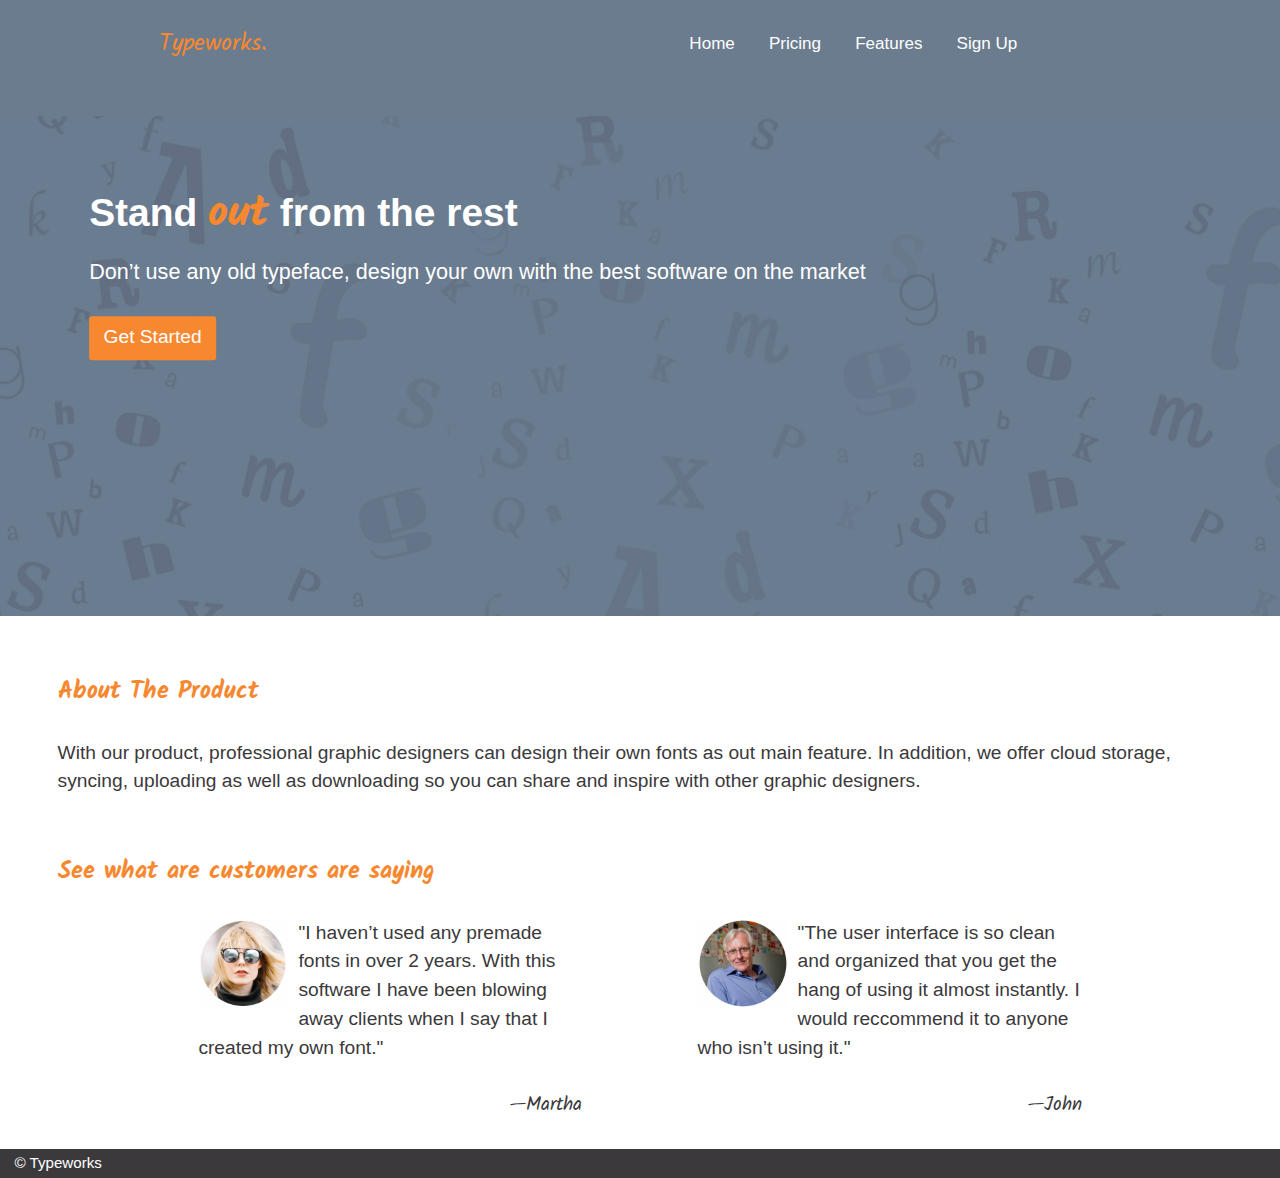
==== index.html @ dc02f2d4 "fixed index indentation" ====
<!DOCTYPE html>
<html lang="en-ca">
<head>
  <meta charset="utf-8">
  <title>Typeworks.</title>
  <meta name="viewport" content="width=device-width,initial-scale=1">
  <link href="css/modules.css" rel="stylesheet">
  <link href="css/grid.css" rel="stylesheet">
  <link href="css/type.css" rel="stylesheet">
  <link href="css/main.css" rel="stylesheet">
  <link href="https://fonts.googleapis.com/css?family=Kalam:400,700" rel="stylesheet">
</head>
<body>
  <header>
    <div class="grid grid-middle nav pad-b">
      <div class="logo unit xs-1 s-1 m-1-3 push-0 giga">Typeworks.</div>
      <nav class="unit xs-1 s-1 m-2-3">
        <ul class="list-group pad-t">
          <li class="gutter-1-2 milli"><a href="current">Home</a></li>
          <li class="gutter-1-2 milli"><a href="pricing.html">Pricing</a></li>
          <li class="gutter-1-2 milli"><a href="tour.html">Features</a></li>
          <li class="gutter-1-2 milli"><a href="sign-up.html">Sign Up</a></li>
        </ul>
      </nav>
    </div>
  </header>

  <main>
    <section>
      <div class="grid grid-middle pad-bottom">
        <div class="banner unit xs-1 s-1 m-1 l-1 xl-1">
          <img src="images/banner.jpg" class="img-banner" alt="">
          <div class="background">
            <div class="content">
              <h1 class="zetta push-1-2 pad-t">Stand <span class="yotta">out</span> from the rest</h1>
              <p class="banner mega">Don’t use any old typeface, design your own with the best software on the market</p>
              <a class="banner btn" href="#"> Get Started</a>
            </div>
          </div>
        </div>
      </div>
    </section>

    <section>
      <div class="gutter-2 unit xs-1 s-1 m-1 l-1 xl-1">
        <h2 class="pad-t giga">About The Product</h2>
        <p>With our product, professional graphic designers can design their own fonts as out main feature. In addition, we offer cloud storage, syncing, uploading as well as downloading so you can share and inspire with other graphic designers.</p>
      </div>
    </section>

    <div class="gutter-2 unit xs-1 s-1 m-1 l-1 xl-1">
      <h2 class="pad-t giga">See what are customers are saying</h2>
    </div>

    <div class="grid wrapper">
      <div class="gutter-2 unit xs-1 s-1 m-1 l-1-2 xl-1-2 pad-b">
        <img src="images/customer-review-01.jpg" class="customer-01" alt="">
        <p>"I haven’t used any premade fonts in over 2 years. With this software I have been blowing away clients when I say that I created my own font."</p>
        <p><span class="customer">—Martha</span></p>
      </div>

      <div class="gutter-2 unit xs-1 s-1 m-1 l-1-2 xl-1-2">
        <img src="images/customer-review-02.jpg" class="customer-02" alt="">
        <p>"The user interface is so clean and organized that you get the hang of using it almost instantly. I would reccommend it to anyone who isn’t using it."</p>
        <p><span class="customer">—John</span></p>
      </div>
    </div>
  </main>

  <footer>
    <p class="unit gutter-1-2 micro push-0"> © Typeworks</p>
  </footer>

</body>
</html>
---- css/modules.css ----
/*
 * Modulifier || Code released under the UNLICENSE
 * Code under other copyrights & licenses listed below.
 * https://modulifier.web-dev.tools/#responsive;images;list-group;embed;media-object;icons;hidden;positioning;nice-lists;forms;buttons;accessibility;print
 */

@-moz-viewport { width: device-width; scale: 1; }
@-ms-viewport { width: device-width; scale: 1; }
@-o-viewport { width: device-width; scale: 1; }
@-webkit-viewport { width: device-width; scale: 1; }
@viewport { width: device-width; scale: 1; }

html {
  box-sizing: border-box;
  -moz-text-size-adjust: 100%;
  -ms-text-size-adjust: 100%;
  -webkit-text-size-adjust: 100%;
  text-size-adjust: 100%;
}

*, *::before, *::after {
  box-sizing: inherit;
}

body {
  margin: 0;
}

article,
aside,
details,
figcaption,
figure,
footer,
header,
main,
menu,
nav,
section,
summary {
  display: block;
}

audio,
canvas,
progress,
video {
  display: inline-block;
  vertical-align: baseline;
}

template {
  display: none;
}

details {
  cursor: pointer;
}

audio:not([controls]) {
  display: none;
  height: 0;
}

a,
area,
button,
input,
label,
select,
textarea,
[tabindex] {
  -ms-touch-action: manipulation;
  touch-action: manipulation;
}

img {
  border: 0;
}

.img-flex {
  display: block;
  width: 100%;
}

svg {
  fill: currentColor;
}

svg:not(:root) {
  overflow: hidden;
}

svg.img-flex {
  width: 100%;
  height: 100%;
}

.image-replacement, .ir {
  overflow: hidden;
  direction: ltr;
  text-align: left;
  text-indent: 100%;
  white-space: nowrap;
}

.list-group, .list-group-inline, .list-group--inline {
  padding-left: 0;
  list-style-type: none;
}

.list-group > dd {
  margin-left: 0;
}

.list-group-inline::before,
.list-group-inline::after,
.list-group--inline::before,
.list-group--inline::after {
  content: "";
  display: table;
}

.list-group-inline::after,
.list-group--inline::after {
  clear: both;
}

.list-group-inline > li,
.list-group--inline > li {
  display: inline-block;
}

.list-group-inline > dt,
.list-group--inline > dt {
  clear: left;
  float: left;
  width: 11em;
}

.list-group-inline > dd,
.list-group--inline > dd {
  float: left;
  min-width: 12em;
}

.embed {
  margin-left: 0;
  margin-right: 0;
  overflow: hidden;
  position: relative;
  width: 100%;
}

.embed-1by1, .embed--1by1 {
  padding-top: 100%; /* Square */
}

.embed-4by3, .embed--4by3 {
  padding-top: 75%; /* Traditional TV/computer screens */
}

.embed-iso216, .embed--iso216 {
  padding-top: 70.92%; /* A-standard paper sizes */
}

.embed-3by2, .embed--3by2 {
  padding-top: 66.6%; /* Classic 35 mm film & most digital photos, landscape */
}

.embed-2by3, .embed--2by3 {
  padding-top: 150%; /* Classic 35 mm film & most digital photos, portrait */
}

.embed-golden, .embed--golden {
  padding-top: 61.8%; /* The Golden Ratio */
}

.embed-16by9, .embed--16by9 {
  padding-top: 56.25%; /* HD TV */
}

.embed-185by100, .embed--185by100 {
  padding-top: 54.05%; /* Common widescreen cinema */
}

.embed-24by10, .embed--24by10 {
  padding-top: 41.667%; /* Widescreen cinema: 2.4:1 */
}

.embed-3by1, .embed--3by1 {
  padding-top: 33.3333%; /* Panorama photos */
}

.embed-4by1, .embed--4by1 {
  padding-top: 25%; /* Polyvision */
}

.embed-5by1, .embed--5by1 {
  padding-top: 20%; /* Really wide... */
}

.embed-item, .embed__item {
  min-height: 100%;
  left: 0;
  position: absolute;
  top: 0;
  width: 100%;
}

.media {
  overflow: hidden;
}

.media-img, .media__img {
  float: left;
}

.media-img-reversed, .media__img--reversed {
  float: right;
}

.media-img-stacked, .media__img--stacked {
  float: none;
}

.media-body, .media__body {
  overflow: hidden;
  min-width: 12em; /* Slightly less than 200px, responsiveness built in */
}

.icon {
  display: inline-block;
  position: relative;
  background: transparent none no-repeat center center;
  background-size: contain;
  vertical-align: middle;
}

.i-16, .i--16 {
  height: 16px;
  width: 16px;
}

.i-18, .i--18 {
  height: 18px;
  width: 18px;
}

.i-24, .i--24 {
  height: 24px;
  width: 24px;
}

.i-32, .i--32 {
  height: 32px;
  width: 32px;
}

.i-48, .i--48 {
  height: 48px;
  width: 48px;
}

.i-64, .i--64 {
  height: 64px;
  width: 64px;
}

.i-96, .i--96 {
  height: 96px;
  width: 96px;
}

.i-128, .i--128 {
  height: 128px;
  width: 128px;
}

.i-192, .i--192 {
  height: 192px;
  width: 192px;
}

.i-256, .i--256 {
  height: 256px;
  width: 256px;
}

.icon img,
.icon svg {
  left: 0;
  height: 100%;
  position: absolute;
  top: 0;
  width: 100%;
  fill: currentColor;
}

.icon-label {
  vertical-align: middle;
}

.icon-link,
.icon-link:focus,
.icon-link:hover {
  text-decoration: none;
}

[hidden], .hidden {
  /* stylelint-disable declaration-no-important */
  display: none !important;
  visibility: hidden !important;
  /* stylelint-enable */
}

.visually-hidden {
  height: 1px;
  margin: -1px;
  overflow: hidden;
  padding: 0;
  position: absolute;
  width: 1px;
  border: 0;
  clip: rect(0 0 0 0);
}

.visually-hidden.focusable:active, .visually-hidden.focusable:focus {
  height: auto;
  margin: 0;
  overflow: visible;
  position: static;
  width: auto;
  clip: auto;
}

.invisible {
  visibility: hidden;
}

.chop,
.crop {
  overflow: hidden;
}

.truncate {
  max-width: 100%;
  overflow: hidden;
  width: 100%;
  text-overflow: ellipsis;
  white-space: nowrap;
}

.scrollable {
  max-width: 100%;
  overflow-x: auto;
  overflow-y: hidden;
  -webkit-overflow-scrolling: touch;
}

.center {
  margin-left: auto;
  margin-right: auto;
}

.clearfix::after {
  content: " ";
  display: block;
  clear: both;
}

.left {
  float: left;
}

.right {
  float: right;
}

.center-text,
.center-flow {
  text-align: center;
}

.center-block {
  margin-left: auto;
  margin-right: auto;
}

.center-contents,
.center-contents-vertical {
  display: -webkit-flex;
  display: -ms-flexbox;
  display: flex;
  -webkit-justify-content: center;
  -ms-flex-pack: center;
  justify-content: center;
  -webkit-align-items: center;
  -ms-flex-align: center;
  align-items: center;
  -webkit-align-content: center;
  -ms-flex-line-pack: center;
  align-content: center;
  -webkit-flex-direction: column wrap;
  -ms-flex-direction: column wrap;
  flex-flow: column wrap;
}

.center-contents-horizontal {
  display: -webkit-flex;
  display: -ms-flexbox;
  display: flex;
  -webkit-justify-content: center;
  -ms-flex-pack: center;
  justify-content: center;
  -webkit-align-items: center;
  -ms-flex-align: center;
  align-items: center;
  -webkit-align-content: center;
  -ms-flex-line-pack: center;
  align-content: center;
  -webkit-flex-direction: row wrap;
  -ms-flex-direction: row wrap;
  flex-flow: row wrap;
}

.inline {
  display: inline;
}

.block {
  display: block;
}

.inline-block, .ib {
  display: inline-block;
}

.valign-top {
  vertical-align: top;
}

.valign-bottom {
  vertical-align: bottom;
}

.valign-middle {
  vertical-align: middle;
}

.fixed {
  position: fixed;
}

.relative {
  position: relative;
}

.absolute {
  position: absolute;
}

.static {
  position: static;
}

.zindex-1 {
  z-index: 1;
}

.zindex-2 {
  z-index: 2;
}

.zindex-3 {
  z-index: 3;
}

.pin-top-left, .pin-tl {
  top: 0;
  left: 0;
}

.pin-top-right, .pin-tr {
  top: 0;
  right: 0;
}

.pin-bottom-left, .pin-bl {
  bottom: 0;
  left: 0;
}

.pin-bottom-right, .pin-br {
  bottom: 0;
  right: 0;
}

.pin-top-center, .pin-tc {
  left: 50%;
  top: 0;
  transform: translateX(-50%);
}

.pin-bottom-center, .pin-bc {
  bottom: 0;
  left: 50%;
  transform: translateX(-50%);
}

.pin-center-left, .pin-cl {
  left: 0;
  top: 50%;
  transform: translateY(-50%);
}

.pin-center-right, .pin-cr {
  right: 0;
  top: 50%;
  transform: translateY(-50%);
}

.pin-center, .pin-c {
  left: 50%;
  top: 50%;
  transform: translate(-50%, -50%);
}

.width-quarter, .w-1-4 {
  width: 25%;
}

.width-half, .w-1-2 {
  width: 50%;
}

.width-full, .w-1 {
  width: 100%;
}

.height-quarter, .h-1-4 {
  height: 25%;
}

.height-half, .h-1-2 {
  height: 50%;
}

.height-full, .h-1 {
  height: 100%;
}

ul {
  list-style-type: none;
}

ul > li::before {
  content: "·";
  float: left;
  margin-left: -1.6em;
  width: 1.3em;
  text-align: right;
}

ol {
  counter-reset: ol-simple-numbers;
  list-style-type: none;
}

ol > li::before {
  float: left;
  margin-left: -1.6em;
  width: 1.3em;
  counter-increment: ol-simple-numbers;
  content: counter(ol-simple-numbers);
  text-align: right;
}

.list-group > li::before,
.list-group-inline > li::before,
.list-group--inline > li::before {
  content: none;
}

/* stylelint-disable no-descending-specificity */

/*
 * (c) Nicolas Gallagher and Jonathan Neal of Normalize.css || MIT License
 *     https://necolas.github.io/normalize.css/
 */

button,
input,
optgroup,
select,
textarea {
  color: inherit;
  font: inherit;
  margin: 0;
}

button,
input {
  overflow: visible;
}

button,
select {
  text-transform: none;
}

button,
html input[type="button"],
input[type="reset"],
input[type="submit"] {
  -webkit-appearance: button;
  cursor: pointer;
}

button[disabled],
html input[disabled] {
  cursor: default;
}

button::-moz-focus-inner,
input::-moz-focus-inner {
  border: 0;
  padding: 0;
}

input[type="checkbox"],
input[type="radio"] {
  opacity: 0;
  position: absolute;
  height: 1px;
  width: 1px;
}

input[type="number"]::-webkit-inner-spin-button,
input[type="number"]::-webkit-outer-spin-button {
  height: auto;
}

input[type="search"]::-webkit-search-cancel-button,
input[type="search"]::-webkit-search-decoration {
  -webkit-appearance: none;
}

fieldset {
  padding-left: 0;
  padding-right: 0;

  border: 0;
  border-top: 2px solid #666;
}

legend {
  color: inherit;
  display: table;
  max-width: 100%;
  padding: 0 .3em 0 0;
  white-space: normal;

  border: 0;

  font-weight: bold;
}

optgroup {
  font-weight: bold;
}

::-webkit-input-placeholder {
  color: inherit;
  opacity: .54;
}

::-webkit-file-upload-button {
  -webkit-appearance: button;
  font: inherit;
}

/* End Normalize.css code */

label,
.label-block {
  display: block;
  cursor: pointer;
}

input[type="checkbox"] + label,
input[type="radio"] + label,
.label-inline {
  display: inline-block;
}

input:not([type]),
input[type="text"],
input[type="number"],
input[type="search"],
input[type="url"],
input[type="email"],
input[type="password"],
input[type="tel"],
input[type="datetime-local"],
input[type="month"],
input[type="week"],
input[type="date"],
input[type="time"],
input[type="range"],
select,
textarea {
  -moz-appearance: none;
  -webkit-appearance: none;
  appearance: none;
}

input,
textarea {
  display: block;
  width: 100%;

  background-color: #fff;
  border: 2px solid #666;
  border-radius: 0;

  vertical-align: middle;
}

label {
  vertical-align: middle;
}

textarea {
  max-width: 100%;
  min-height: 4em;
  overflow: auto;
}

input[type="color"] {
  display: inline-block;
  width: 2em;
}

select {
  display: block;
  width: 100%;

  background-image: url("data:image/svg+xml,%3Csvg xmlns='http://www.w3.org/2000/svg' width='256' height='256' data-name='Layer 1' viewBox='0 0 256 256'%3E%3Cpath fill='none' stroke='%23000' stroke-miterlimit='10' stroke-width='70' d='M36.3 82.1l91.9 91.8 91.5-91.8'/%3E%3C/svg%3E");
  background-repeat: no-repeat;
  background-position: calc(100% - .4em) center;
  background-size: 18px auto;
  background-color: #fff;
  border: 2px solid #666;
  border-radius: 0;
}

input[type="checkbox"] + label::before {
  content: " ";
  display: inline-block;
  height: 1.8em;
  margin-right: .3em;
  position: relative;
  vertical-align: middle;
  top: -.1em;
  width: 1.8em;

  background-color: #fff;
  background-size: cover;
  border: 2px solid #666;

  line-height: inherit;
}

input[type="checkbox"]:checked + label::before {
  background-image: url("data:image/svg+xml,%3Csvg xmlns='http://www.w3.org/2000/svg' width='256' height='256' data-name='Layer 1' viewBox='0 0 256 256'%3E%3Cpath fill='none' stroke='%23000' stroke-miterlimit='10' stroke-width='50' d='M49.9 130.1l50.8 50.7L206.1 75.2'/%3E%3C/svg%3E");
}

input[type="checkbox"]:focus + label::before {
  outline: 3px solid #000;
  z-index: 1000;
}

input[type="radio"] + label::before {
  content: " ";
  display: inline-block;
  height: 1.8em;
  margin-right: .3em;
  position: relative;
  vertical-align: middle;
  top: -.1em;
  width: 1.8em;

  background-color: #fff;
  background-size: cover;
  border: 2px solid #666;
  border-radius: 50%;

  line-height: inherit;
}

input[type="radio"]:checked + label::before {
  background-image: url("data:image/svg+xml,%3Csvg xmlns='http://www.w3.org/2000/svg' width='256' height='256' data-name='Layer 1' viewBox='0 0 256 256'%3E%3Ccircle cx='128' cy='128' r='70.4'/%3E%3C/svg%3E");
}

input[type="radio"]:focus + label::before,
input[type="radio"] + label:focus::before {
  box-shadow: 0 0 0 3px #000;
  z-index: 1000;
}

input[type="range"] {
  border: 0;
  background-color: #fff;
}

input[type="range"]::-webkit-slider-runnable-track {
  height: 6px;

  -webkit-appearance: none;
  appearance: none;
  background-color: #ccc;
  border: 0;
  border-radius: 3px;
}

input[type="range"]:active::-webkit-slider-runnable-track {
  background-color: #ccc;
}

input[type="range"]::-moz-range-track {
  height: 6px;

  -moz-appearance: none;
  appearance: none;
  background-color: #ccc;
  border: 0;
  border-radius: 3px;
}

input[type="range"]:active::-moz-range-track {
  background-color: #ccc;
}

input[type="range"]::-ms-track {
  height: 6px;

  -ms-appearance: none;
  appearance: none;
  background-color: #ccc;
  border: 0;
  border-radius: 3px;
}

input[type="range"]:active::-ms-track {
  background-color: #ccc;
}

input[type="range"]::-webkit-slider-thumb {
  margin-top: -4px;
  height: 16px;
  width: 16px;

  -webkit-appearance: none;
  appearance: none;
  background-color: #000;
  border: none;
  border-radius: 50%;
}

input[type="range"]:hover::-webkit-slider-thumb {
  background-color: #000;
}

input[type="range"]:active::-webkit-slider-thumb {
  background-color: #000;
}

input[type="range"]::-moz-range-thumb {
  margin-top: -4px;
  height: 16px;
  width: 16px;

  -webkit-appearance: none;
  appearance: none;
  background-color: #000;
  border: none;
  border-radius: 50%;
}

input[type="range"]:hover::-moz-range-thumb {
  background-color: #000;
}

input[type="range"]:active::-moz-range-thumb {
  background-color: #000;
}

input[type="range"]::-ms-thumb {
  margin-top: -4px;
  height: 16px;
  width: 16px;

  -webkit-appearance: none;
  appearance: none;
  background-color: #000;
  border: none;
  border-radius: 50%;
}

input[type="range"]:hover::-ms-thumb {
  background-color: #000;
}

input[type="range"]:active::-ms-thumb {
  background-color: #000;
}

/* stylelint-enable */

.link-box {
  display: block;
  text-decoration: none;
}

button,
.btn {
  cursor: pointer;
  display: inline-block;
  margin: 0;
  overflow: visible;
  padding: .375em .75em .42em;
  -webkit-appearance: none;
  -moz-appearance: none;
  appearance: none;
  background-color: #333;
  border-radius: 4px;
  border: 3px solid #333;
  color: #fff;
  font: inherit;
  text-decoration: none;
  text-transform: none;
}

button::-moz-focus-inner {
  border: 0;
  padding: 0;
}

button:focus,
button:hover,
.btn:focus,
.btn:hover {
  background-color: #000;
  border-color: #000;
  color: #fff;
}

button[disabled] {
  cursor: default;
}

.btn-light, .btn--light {
  background-color: #e2e2e2;
  border-color: #e2e2e2;
  color: #000;
}

.btn-light:focus,
.btn-light:hover,
.btn--light:focus,
.btn--light:hover {
  background-color: #666;
  border-color: #666;
  color: #fff;
}

.btn-ghost,
.btn--ghost {
  background-color: transparent;
  border-color: #333;
  color: #000;
}

.btn-ghost:focus,
.btn-ghost:hover,
.btn--ghost:focus,
.btn--ghost:hover {
  background-color: #e2e2e2;
  border-color: #000;
  color: #000;
}

.btn-link {
  display: inline;
  padding: 0;
  background-color: transparent;
  border-radius: 0;
  border: 0;
  color: inherit;
}

.btn-link:focus,
.btn-link:hover {
  background-color: transparent;
  color: inherit;
}

a:hover, a:active {
  outline: none;
}

a:focus,
[tabindex="0"]:focus,
details:focus,
summary:focus,
input:focus,
textarea:focus,
button:focus,
select:focus {
  outline: 3px solid #000;
  outline-offset: 0;
}

a:focus, [tabindex="0"]:focus {
  outline-offset: 3px;
}

.skip-links {
  margin: 0;
  padding: 0;
  list-style-type: none;
}

.skip-links > li::before {
  content: none; /* Remove the bullets if nice lists is selected */
}

.skip-links a,
.skip-links button {
  padding: .5em .75em;
  position: absolute;
  top: -10em;
  z-index: 10000; /* To make sure they're always on top */
  background-color: #000;
  border: 0;
  color: #fff;
  font-size: 1.125rem;
  font-weight: bold;
  text-decoration: none;
}

.skip-links a:focus,
.skip-links button:focus {
  outline-offset: 3px;
  top: 0;
}

[aria-busy="true"] {
  cursor: progress;
}

[aria-controls] {
  cursor: pointer;
}

[aria-disabled] {
  cursor: default;
}

.print-only {
  display: none;
  visibility: hidden;
}

@media print {

  .no-print {
    display: none;
    visibility: hidden;
  }

  .print-only {
    display: block;
    visibility: visible;
  }

  /*
   * (c) HTML5 Boilerplate || MIT License
   *     https://html5boilerplate.com/
   */

  /* stylelint-disable declaration-no-important */

  *, *::before, *::after, *::first-letter, *::first-line {
    background: none transparent !important;
    color: #000 !important;
    box-shadow: none !important;
    text-shadow: none !important;
  }

  /* stylelint-enable */

  a, a:visited {
    text-decoration: underline;
  }

  a[href]::after {
    content: " (" attr(href) ")";
  }

  abbr[title]::after {
    content: " (" attr(title) ")";
  }

  a[href^="#"]::after,
  a[href^="javascript:"]::after {
    content: "";
  }

  pre, blockquote {
    page-break-inside: avoid;
  }

  thead {
    display: table-header-group;
  }

  tr, img {
    page-break-inside: avoid;
  }

  p, h1, h2, h3, h4, h5, h6 {
    orphans: 3;
    widows: 3;
  }

  h1, h2, h3, h4, h5, h6 {
    page-break-after: avoid;
  }

  /* End HTML5 Boilerplate code */
}
---- css/grid.css ----
/*
  Gridifier || Code released under the UNLICENSE
  https://gridifier.web-dev.tools/#xs,4,0,0,0;s,4,25,0,0;m,4,38,1,1;l,4,60,1,1
*/

.grid {
  margin: 0;
  padding: 0;
  letter-spacing: -.31em;
  text-rendering: optimizeSpeed;
  display: -webkit-flex;
  display: -ms-flexbox;
  display: flex;
  -webkit-flex-flow: row wrap;
  -ms-flex-flow: row wrap;
  flex-flow: row wrap;
}

.grid-bottom {
  -webkit-align-items: flex-end;
  -ms-align-items: flex-end;
  align-items: flex-end;
}

.grid-middle {
  -webkit-align-items: center;
  -ms-align-items: center;
  align-items: center;
}

.grid-stretch {
  -webkit-align-items: stretch;
  -ms-align-items: stretch;
  align-items: stretch;
}

.opera-only :-o-prefocus,
.grid {
  word-spacing: -.43em;
}

.unit {
  letter-spacing: normal;
  text-rendering: auto;
  vertical-align: top;
  word-spacing: normal;
  display: inline-block;
  visibility: visible;
}

.grid-bottom .unit {
  vertical-align: bottom;
}

.grid-middle .unit {
  vertical-align: middle;
}

[class*="unit-push-"],
[class*="unit-pull-"] {
  position: relative;
}

.unit-xs-hidden {
  display: none;
  visibility: hidden;
}

.unit-xs-centered {
  margin: 0 auto;
}

.unit-xs-1,
.xs-1 {
  display: block;
  visibility: visible;
  width: 100%;
}

.unit-xs-1-2,
.xs-1-2 {
  width: 50%;
}

.unit-xs-1-3,
.xs-1-3 {
  width: 33.3333%;
}

.unit-xs-2-3,
.xs-2-3 {
  width: 66.6667%;
}

.unit-xs-1-4,
.xs-1-4 {
  width: 25%;
}

.unit-xs-3-4,
.xs-3-4 {
  width: 75%;
}

.unit-xs-1-2,
.xs-1-2,
.unit-xs-1-3,
.xs-1-3,
.unit-xs-2-3,
.xs-2-3,
.unit-xs-1-4,
.xs-1-4,
.unit-xs-3-4,
.xs-3-4 {
  display: inline-block;
  visibility: visible;
}

@media only screen and (min-width: 25em) {

  .unit-s-hidden {
    display: none;
    visibility: hidden;
  }

  .unit-s-centered {
    margin: 0 auto;
  }

  .unit-s-1,
  .s-1 {
    display: block;
    visibility: visible;
    width: 100%;
  }

  .unit-s-1-2,
  .s-1-2 {
    width: 50%;
  }

  .unit-s-1-3,
  .s-1-3 {
    width: 33.3333%;
  }

  .unit-s-2-3,
  .s-2-3 {
    width: 66.6667%;
  }

  .unit-s-1-4,
  .s-1-4 {
    width: 25%;
  }

  .unit-s-3-4,
  .s-3-4 {
    width: 75%;
  }

  .unit-s-1-2,
  .s-1-2,
  .unit-s-1-3,
  .s-1-3,
  .unit-s-2-3,
  .s-2-3,
  .unit-s-1-4,
  .s-1-4,
  .unit-s-3-4,
  .s-3-4 {
    display: inline-block;
    visibility: visible;
  }

}

@media only screen and (min-width: 38em) {

  .unit-m-hidden {
    display: none;
    visibility: hidden;
  }

  .unit-m-centered {
    margin: 0 auto;
  }

  .unit-m-1,
  .m-1 {
    display: block;
    visibility: visible;
    width: 100%;
  }

  .unit-offset-m-0 {
    margin-left: 0;
  }

  .unit-push-m-0,
  .unit-pull-m-0 {
    left: 0;
  }

  .unit-m-1-2,
  .m-1-2 {
    width: 50%;
  }

  .unit-offset-m-1-2 {
    margin-left: 50%;
  }

  .unit-push-m-1-2 {
    left: 50%;
  }

  .unit-pull-m-1-2 {
    left: -50%;
  }

  .unit-m-1-3,
  .m-1-3 {
    width: 33.3333%;
  }

  .unit-offset-m-1-3 {
    margin-left: 33.3333%;
  }

  .unit-push-m-1-3 {
    left: 33.3333%;
  }

  .unit-pull-m-1-3 {
    left: -33.3333%;
  }

  .unit-m-2-3,
  .m-2-3 {
    width: 66.6667%;
  }

  .unit-offset-m-2-3 {
    margin-left: 66.6667%;
  }

  .unit-push-m-2-3 {
    left: 66.6667%;
  }

  .unit-pull-m-2-3 {
    left: -66.6667%;
  }

  .unit-m-1-4,
  .m-1-4 {
    width: 25%;
  }

  .unit-offset-m-1-4 {
    margin-left: 25%;
  }

  .unit-push-m-1-4 {
    left: 25%;
  }

  .unit-pull-m-1-4 {
    left: -25%;
  }

  .unit-m-3-4,
  .m-3-4 {
    width: 75%;
  }

  .unit-offset-m-3-4 {
    margin-left: 75%;
  }

  .unit-push-m-3-4 {
    left: 75%;
  }

  .unit-pull-m-3-4 {
    left: -75%;
  }

  .unit-m-1-2,
  .m-1-2,
  .unit-m-1-3,
  .m-1-3,
  .unit-m-2-3,
  .m-2-3,
  .unit-m-1-4,
  .m-1-4,
  .unit-m-3-4,
  .m-3-4 {
    display: inline-block;
    visibility: visible;
  }

}

@media only screen and (min-width: 60em) {

  .unit-l-hidden {
    display: none;
    visibility: hidden;
  }

  .unit-l-centered {
    margin: 0 auto;
  }

  .unit-l-1,
  .l-1 {
    display: block;
    visibility: visible;
    width: 100%;
  }

  .unit-offset-l-0 {
    margin-left: 0;
  }

  .unit-push-l-0,
  .unit-pull-l-0 {
    left: 0;
  }

  .unit-l-1-2,
  .l-1-2 {
    width: 50%;
  }

  .unit-offset-l-1-2 {
    margin-left: 50%;
  }

  .unit-push-l-1-2 {
    left: 50%;
  }

  .unit-pull-l-1-2 {
    left: -50%;
  }

  .unit-l-1-3,
  .l-1-3 {
    width: 33.3333%;
  }

  .unit-offset-l-1-3 {
    margin-left: 33.3333%;
  }

  .unit-push-l-1-3 {
    left: 33.3333%;
  }

  .unit-pull-l-1-3 {
    left: -33.3333%;
  }

  .unit-l-2-3,
  .l-2-3 {
    width: 66.6667%;
  }

  .unit-offset-l-2-3 {
    margin-left: 66.6667%;
  }

  .unit-push-l-2-3 {
    left: 66.6667%;
  }

  .unit-pull-l-2-3 {
    left: -66.6667%;
  }

  .unit-l-1-4,
  .l-1-4 {
    width: 25%;
  }

  .unit-offset-l-1-4 {
    margin-left: 25%;
  }

  .unit-push-l-1-4 {
    left: 25%;
  }

  .unit-pull-l-1-4 {
    left: -25%;
  }

  .unit-l-3-4,
  .l-3-4 {
    width: 75%;
  }

  .unit-offset-l-3-4 {
    margin-left: 75%;
  }

  .unit-push-l-3-4 {
    left: 75%;
  }

  .unit-pull-l-3-4 {
    left: -75%;
  }

  .unit-l-1-2,
  .l-1-2,
  .unit-l-1-3,
  .l-1-3,
  .unit-l-2-3,
  .l-2-3,
  .unit-l-1-4,
  .l-1-4,
  .unit-l-3-4,
  .l-3-4 {
    display: inline-block;
    visibility: visible;
  }

}

.unit-content-distribute,
.content-distribute {
  display: -ms-flexbox;
  display: -webkit-flex;
  display: flex;
  -ms-flex-direction: column;
  -webkit-flex-direction: column;
  flex-direction: column;
  -ms-flex-pack: justify;
  -webkit-justify-content: space-between;
  justify-content: space-between;
}

.unit-content-center,
.unit-content-center-vertical {
  display: -webkit-flex;
  display: -ms-flexbox;
  display: flex;
  -webkit-justify-content: center;
  -ms-flex-pack: center;
  justify-content: center;
  -webkit-align-items: center;
  -ms-flex-align: center;
  align-items: center;
  -webkit-align-content: center;
  -ms-flex-line-pack: center;
  align-content: center;
  -webkit-flex-direction: column wrap;
  -ms-flex-direction: column wrap;
  flex-flow: column wrap;
}

.unit-content-center-horizontal {
  display: -webkit-flex;
  display: -ms-flexbox;
  display: flex;
  -webkit-justify-content: center;
  -ms-flex-pack: center;
  justify-content: center;
  -webkit-align-items: center;
  -ms-flex-align: center;
  align-items: center;
  -webkit-align-content: center;
  -ms-flex-line-pack: center;
  align-content: center;
  -webkit-flex-direction: row wrap;
  -ms-flex-direction: row wrap;
  flex-flow: row wrap;
}

.content-fill,
.content-stretch {
  -ms-flex-grow: 2;
  -webkit-flex-grow: 2;
  flex-grow: 2;
  max-width: 100%; /* @bugfix: IE 10, 11 */
}

.content-shrink {
  -ms-align-self: center;
  -webkit-align-self: center;
  align-self: center;
}
---- css/type.css ----
/*
  Typografier || Code released under the UNLICENSE
  https://typografier.web-dev.tools/#0,100,1.3,1.067,0;38,110,1.4,1.125,1;60,120,1.5,1.125,1;90,130,1.5,1.125,1
*/

html {
  font-size: 100%;
  line-height: 1.3;
}

a {
  background-color: transparent;
  -webkit-text-decoration-skip: objects;
}

sub,
sup {
  font-size: 75%;
  line-height: 1px;
  position: relative;
  vertical-align: baseline;
}

sup {
  top: -.5em;
}

sub {
  bottom: -.25em;
}

pre,
code,
kbd,
samp {
  font-size: 100%;
}

abbr[title] {
  border-bottom: none;
  text-decoration: underline;
  text-decoration: underline dotted;
}

b,
strong {
  font-weight: bold;
}

dfn,
caption {
  font-style: italic;
}

hr {
  border: 0;
  border-top: 2px solid #000;
  height: 0;
}

table {
  border-collapse: collapse;
  border-spacing: 0;
  width: 100%;
  table-layout: fixed;
}

caption {
  text-align: left;
}

th,
td {
  border-bottom: 1px solid #000;
  text-align: left;
  vertical-align: top;
}

thead th {
  vertical-align: bottom;

  border-bottom-width: 2px;
}

.text-left {
  text-align: left;
}

.text-right {
  text-align: right;
}

.text-center {
  text-align: center;
}

.normal {
  font-weight: normal;
  font-style: normal;
}

.not-bold {
  font-weight: normal;
}

.not-italic {
  font-style: normal;
}

.bold {
  font-weight: bold;
}

.italic {
  font-style: italic;
}

.text-upper {
  text-transform: uppercase;
}

.text-lower {
  text-transform: lowercase;
}

.wrapper {
  margin-left: auto;
  margin-right: auto;
  max-width: 52em;
  width: 100%;
}

.max-length {
  margin-left: auto;
  margin-right: auto;
  max-width: 36em;
  width: 100%;
}

h1,
h2,
h3,
h4,
h5,
h6,
p,
ul,
ol,
dl,
dd,
figure,
blockquote,
details,
hr,
fieldset,
pre,
table,
caption {
  margin: 0 0 1.3rem;
}

.yotta {
  font-size: 1.5745rem;
  line-height: 2.275rem;
}

.zetta {
  font-size: 1.4757rem;
  line-height: 1.95rem;
}

h1,
.exa {
  font-size: 1.383rem;
  line-height: 1.95rem;
}

h2,
.peta {
  font-size: 1.2962rem;
  line-height: 1.95rem;
}

h3,
.tera {
  font-size: 1.2148rem;
  line-height: 1.625rem;
}

h4,
.giga {
  font-size: 1.1385rem;
  line-height: 1.625rem;
}

h5,
.mega {
  font-size: 1.067rem;
  line-height: 1.625rem;
}

h6,
.kilo,
input,
textarea {
  font-size: 1rem;
  line-height: 1.3rem;
}

small,
.milli {
  font-size: .9372rem;
  line-height: 1.3rem;
}

.micro {
  font-size: .8784rem;
  line-height: 1.3rem;
}

ul {
  padding-left: 1em;
}

ol {
  padding-left: 1.6em;
}

input,
option,
select {
  height: calc(1.3rem + .1625rem + .1625rem);
}

input[type="color"] {
  width: calc(1.3rem + .1625rem + .1625rem);
}

input[type="checkbox"],
input[type="radio"] {
  display: inline-block;
  height: auto;
  width: auto;
}

.push {
  margin-bottom: 1.3rem;
}

.push-none,
.push-0 {
  margin-bottom: 0;
}

.push-double,
.push-2 {
  margin-bottom: 2.6rem;
}

.push-half,
.push-1-2 {
  margin-bottom: .65rem;
}

.push-quarter,
.push-1-4 {
  margin-bottom: .325rem;
}

.push-eighth,
.push-1-8 {
  margin-bottom: .1625rem;
}

.push-right-eighth,
.push-r-1-8 {
  margin-right: .1625rem;
}

.push-right-quarter,
.push-r-1-4 {
  margin-right: .325rem;
}

.push-right-half,
.push-r-1-2 {
  margin-right: .65rem;
}

.push-right,
.push-r {
  margin-right: 1.3rem;
}

.pad-top,
.pad-t {
  padding-top: 1.3rem;
}

.pad-bottom,
.pad-b {
  padding-bottom: 1.3rem;
}

.pad-top-double,
.pad-t-2 {
  padding-top: 2.6rem;
}

.pad-bottom-double,
.pad-b-2 {
  padding-bottom: 2.6rem;
}

.pad-top-half,
.pad-t-1-2 {
  padding-top: .65rem;
}

.pad-bottom-half,
.pad-b-1-2 {
  padding-bottom: .65rem;
}

.pad-top-quarter,
.pad-t-1-4 {
  padding-top: .325rem;
}

.pad-bottom-quarter,
.pad-b-1-4 {
  padding-bottom: .325rem;
}

.pad-top-eighth,
.pad-t-1-8 {
  padding-top: .1625rem;
}

.pad-bottom-eighth,
.pad-b-1-8 {
  padding-bottom: .1625rem;
}

.island {
  padding: 1.3rem;
}

.island-double,
.island-2 {
  padding: 2.6rem;
}

.island-half,
.island-1-2 {
  padding: .65rem;
}

.island-quarter,
.island-1-4,
td,
table th {
  padding: .325rem;
}

.island-eighth,
.island-1-8,
input,
textarea {
  padding: .1625rem;
}

.gutter {
  padding-left: 1.3rem;
  padding-right: 1.3rem;
}

.gutter-double,
.gutter-2 {
  padding-left: 2.6rem;
  padding-right: 2.6rem;
}

.gutter-half,
.gutter-1-2 {
  padding-left: .65rem;
  padding-right: .65rem;
}

.gutter-quarter,
.gutter-1-4,
caption {
  padding-left: .325rem;
  padding-right: .325rem;
}

.gutter-eighth,
.gutter-1-8 {
  padding-left: .1625rem;
  padding-right: .1625rem;
}

select {
  padding: 0 .1625rem;
}

fieldset {
  padding: .325rem 0;

  border: 0;
  border-top: 2px solid #000;
}

legend {
  padding-right: .325rem;
}

@media only screen and (min-width: 38em) {

  html {
    font-size: 110%;
    line-height: 1.4;
  }

  h1,
  h2,
  h3,
  h4,
  h5,
  h6,
  p,
  ul,
  ol,
  dl,
  dd,
  figure,
  blockquote,
  details,
  hr,
  fieldset,
  pre,
  table,
  caption {
    margin: 0 0 1.4rem;
  }

  .yotta {
    font-size: 2.2807rem;
    line-height: 3.15rem;
  }

  .zetta {
    font-size: 2.0273rem;
    line-height: 2.8rem;
  }

  h1,
  .exa {
    font-size: 1.802rem;
    line-height: 2.45rem;
  }

  h2,
  .peta {
    font-size: 1.6018rem;
    line-height: 2.1rem;
  }

  h3,
  .tera {
    font-size: 1.4238rem;
    line-height: 2.1rem;
  }

  h4,
  .giga {
    font-size: 1.2656rem;
    line-height: 1.75rem;
  }

  h5,
  .mega {
    font-size: 1.125rem;
    line-height: 1.75rem;
  }

  h6,
  .kilo,
  input,
  textarea {
    font-size: 1rem;
    line-height: 1.4rem;
  }

  small,
  .milli {
    font-size: .8889rem;
    line-height: 1.4rem;
  }

  .micro {
    font-size: .7901rem;
    line-height: 1.4rem;
  }

  ul,
  ol {
    padding-left: 0;
  }

  ul ul,
  ol ul {
    padding-left: 1em;
  }

  ol ol,
  ul ol {
    padding-left: 1.6em;
  }

  .hang-punc {
    float: left;
    margin-left: -1.4em;
    text-align: right;
    width: 1.3em;
  }

  table {
    margin-left: -.35rem;
    margin-right: -.35rem;
    width: calc(100% + .35rem + .35rem);
  }

  input,
  option,
  select {
    height: calc(1.4rem + .175rem + .175rem);
  }

  input[type="color"] {
    width: calc(1.4rem + .175rem + .175rem);
  }

  input[type="checkbox"],
  input[type="radio"] {
    display: inline-block;
    height: auto;
    width: auto;
  }

  .push {
    margin-bottom: 1.4rem;
  }

  .push-none,
  .push-0 {
    margin-bottom: 0;
  }

  .push-double,
  .push-2 {
    margin-bottom: 2.8rem;
  }

  .push-half,
  .push-1-2 {
    margin-bottom: .7rem;
  }

  .push-quarter,
  .push-1-4 {
    margin-bottom: .35rem;
  }

  .push-eighth,
  .push-1-8 {
    margin-bottom: .175rem;
  }

  .push-right-eighth,
  .push-r-1-8 {
    margin-right: .175rem;
  }

  .push-right-quarter,
  .push-r-1-4 {
    margin-right: .35rem;
  }

  .push-right-half,
  .push-r-1-2 {
    margin-right: .7rem;
  }

  .push-right,
  .push-r {
    margin-right: 1.4rem;
  }

  .pad-top,
  .pad-t {
    padding-top: 1.4rem;
  }

  .pad-bottom,
  .pad-b {
    padding-bottom: 1.4rem;
  }

  .pad-top-double,
  .pad-t-2 {
    padding-top: 2.8rem;
  }

  .pad-bottom-double,
  .pad-b-2 {
    padding-bottom: 2.8rem;
  }

  .pad-top-half,
  .pad-t-1-2 {
    padding-top: .7rem;
  }

  .pad-bottom-half,
  .pad-b-1-2 {
    padding-bottom: .7rem;
  }

  .pad-top-quarter,
  .pad-t-1-4 {
    padding-top: .35rem;
  }

  .pad-bottom-quarter,
  .pad-b-1-4 {
    padding-bottom: .35rem;
  }

  .pad-top-eighth,
  .pad-t-1-8 {
    padding-top: .175rem;
  }

  .pad-bottom-eighth,
  .pad-b-1-8 {
    padding-bottom: .175rem;
  }

  .island {
    padding: 1.4rem;
  }

  .island-double,
  .island-2 {
    padding: 2.8rem;
  }

  .island-half,
  .island-1-2 {
    padding: .7rem;
  }

  .island-quarter,
  .island-1-4,
  td,
  table th {
    padding: .35rem;
  }

  .island-eighth,
  .island-1-8,
  input,
  textarea {
    padding: .175rem;
  }

  .gutter {
    padding-left: 1.4rem;
    padding-right: 1.4rem;
  }

  .gutter-double,
  .gutter-2 {
    padding-left: 2.8rem;
    padding-right: 2.8rem;
  }

  .gutter-half,
  .gutter-1-2 {
    padding-left: .7rem;
    padding-right: .7rem;
  }

  .gutter-quarter,
  .gutter-1-4,
  caption {
    padding-left: .35rem;
    padding-right: .35rem;
  }

  .gutter-eighth,
  .gutter-1-8 {
    padding-left: .175rem;
    padding-right: .175rem;
  }

  select {
    padding: 0 .175rem;
  }

  fieldset {
    padding: .35rem 0;

    border: 0;
    border-top: 2px solid #000;
  }

  legend {
    padding-right: .35rem;
  }

}

@media only screen and (min-width: 60em) {

  html {
    font-size: 120%;
    line-height: 1.5;
  }

  h1,
  h2,
  h3,
  h4,
  h5,
  h6,
  p,
  ul,
  ol,
  dl,
  dd,
  figure,
  blockquote,
  details,
  hr,
  fieldset,
  pre,
  table,
  caption {
    margin: 0 0 1.5rem;
  }

  .yotta {
    font-size: 2.2807rem;
    line-height: 3rem;
  }

  .zetta {
    font-size: 2.0273rem;
    line-height: 3rem;
  }

  h1,
  .exa {
    font-size: 1.802rem;
    line-height: 2.625rem;
  }

  h2,
  .peta {
    font-size: 1.6018rem;
    line-height: 2.25rem;
  }

  h3,
  .tera {
    font-size: 1.4238rem;
    line-height: 1.875rem;
  }

  h4,
  .giga {
    font-size: 1.2656rem;
    line-height: 1.875rem;
  }

  h5,
  .mega {
    font-size: 1.125rem;
    line-height: 1.5rem;
  }

  h6,
  .kilo,
  input,
  textarea {
    font-size: 1rem;
    line-height: 1.5rem;
  }

  small,
  .milli {
    font-size: .8889rem;
    line-height: 1.5rem;
  }

  .micro {
    font-size: .7901rem;
    line-height: 1.5rem;
  }

  ul,
  ol {
    padding-left: 0;
  }

  ul ul,
  ol ul {
    padding-left: 1em;
  }

  ol ol,
  ul ol {
    padding-left: 1.6em;
  }

  .hang-punc {
    float: left;
    margin-left: -1.4em;
    text-align: right;
    width: 1.3em;
  }

  table {
    margin-left: -.375rem;
    margin-right: -.375rem;
    width: calc(100% + .375rem + .375rem);
  }

  input,
  option,
  select {
    height: calc(1.5rem + .1875rem + .1875rem);
  }

  input[type="color"] {
    width: calc(1.5rem + .1875rem + .1875rem);
  }

  input[type="checkbox"],
  input[type="radio"] {
    display: inline-block;
    height: auto;
    width: auto;
  }

  .push {
    margin-bottom: 1.5rem;
  }

  .push-none,
  .push-0 {
    margin-bottom: 0;
  }

  .push-double,
  .push-2 {
    margin-bottom: 3rem;
  }

  .push-half,
  .push-1-2 {
    margin-bottom: .75rem;
  }

  .push-quarter,
  .push-1-4 {
    margin-bottom: .375rem;
  }

  .push-eighth,
  .push-1-8 {
    margin-bottom: .1875rem;
  }

  .push-right-eighth,
  .push-r-1-8 {
    margin-right: .1875rem;
  }

  .push-right-quarter,
  .push-r-1-4 {
    margin-right: .375rem;
  }

  .push-right-half,
  .push-r-1-2 {
    margin-right: .75rem;
  }

  .push-right,
  .push-r {
    margin-right: 1.5rem;
  }

  .pad-top,
  .pad-t {
    padding-top: 1.5rem;
  }

  .pad-bottom,
  .pad-b {
    padding-bottom: 1.5rem;
  }

  .pad-top-double,
  .pad-t-2 {
    padding-top: 3rem;
  }

  .pad-bottom-double,
  .pad-b-2 {
    padding-bottom: 3rem;
  }

  .pad-top-half,
  .pad-t-1-2 {
    padding-top: .75rem;
  }

  .pad-bottom-half,
  .pad-b-1-2 {
    padding-bottom: .75rem;
  }

  .pad-top-quarter,
  .pad-t-1-4 {
    padding-top: .375rem;
  }

  .pad-bottom-quarter,
  .pad-b-1-4 {
    padding-bottom: .375rem;
  }

  .pad-top-eighth,
  .pad-t-1-8 {
    padding-top: .1875rem;
  }

  .pad-bottom-eighth,
  .pad-b-1-8 {
    padding-bottom: .1875rem;
  }

  .island {
    padding: 1.5rem;
  }

  .island-double,
  .island-2 {
    padding: 3rem;
  }

  .island-half,
  .island-1-2 {
    padding: .75rem;
  }

  .island-quarter,
  .island-1-4,
  td,
  table th {
    padding: .375rem;
  }

  .island-eighth,
  .island-1-8,
  input,
  textarea {
    padding: .1875rem;
  }

  .gutter {
    padding-left: 1.5rem;
    padding-right: 1.5rem;
  }

  .gutter-double,
  .gutter-2 {
    padding-left: 3rem;
    padding-right: 3rem;
  }

  .gutter-half,
  .gutter-1-2 {
    padding-left: .75rem;
    padding-right: .75rem;
  }

  .gutter-quarter,
  .gutter-1-4,
  caption {
    padding-left: .375rem;
    padding-right: .375rem;
  }

  .gutter-eighth,
  .gutter-1-8 {
    padding-left: .1875rem;
    padding-right: .1875rem;
  }

  select {
    padding: 0 .1875rem;
  }

  fieldset {
    padding: .375rem 0;

    border: 0;
    border-top: 2px solid #000;
  }

  legend {
    padding-right: .375rem;
  }

}

@media only screen and (min-width: 90em) {

  html {
    font-size: 130%;
    line-height: 1.5;
  }

  h1,
  h2,
  h3,
  h4,
  h5,
  h6,
  p,
  ul,
  ol,
  dl,
  dd,
  figure,
  blockquote,
  details,
  hr,
  fieldset,
  pre,
  table,
  caption {
    margin: 0 0 1.5rem;
  }

  .yotta {
    font-size: 2.2807rem;
    line-height: 3rem;
  }

  .zetta {
    font-size: 2.0273rem;
    line-height: 3rem;
  }

  h1,
  .exa {
    font-size: 1.802rem;
    line-height: 2.625rem;
  }

  h2,
  .peta {
    font-size: 1.6018rem;
    line-height: 2.25rem;
  }

  h3,
  .tera {
    font-size: 1.4238rem;
    line-height: 1.875rem;
  }

  h4,
  .giga {
    font-size: 1.2656rem;
    line-height: 1.875rem;
  }

  h5,
  .mega {
    font-size: 1.125rem;
    line-height: 1.5rem;
  }

  h6,
  .kilo,
  input,
  textarea {
    font-size: 1rem;
    line-height: 1.5rem;
  }

  small,
  .milli {
    font-size: .8889rem;
    line-height: 1.5rem;
  }

  .micro {
    font-size: .7901rem;
    line-height: 1.5rem;
  }

  ul,
  ol {
    padding-left: 0;
  }

  ul ul,
  ol ul {
    padding-left: 1em;
  }

  ol ol,
  ul ol {
    padding-left: 1.6em;
  }

  .hang-punc {
    float: left;
    margin-left: -1.4em;
    text-align: right;
    width: 1.3em;
  }

  table {
    margin-left: -.375rem;
    margin-right: -.375rem;
    width: calc(100% + .375rem + .375rem);
  }

  input,
  option,
  select {
    height: calc(1.5rem + .1875rem + .1875rem);
  }

  input[type="color"] {
    width: calc(1.5rem + .1875rem + .1875rem);
  }

  input[type="checkbox"],
  input[type="radio"] {
    display: inline-block;
    height: auto;
    width: auto;
  }

  .push {
    margin-bottom: 1.5rem;
  }

  .push-none,
  .push-0 {
    margin-bottom: 0;
  }

  .push-double,
  .push-2 {
    margin-bottom: 3rem;
  }

  .push-half,
  .push-1-2 {
    margin-bottom: .75rem;
  }

  .push-quarter,
  .push-1-4 {
    margin-bottom: .375rem;
  }

  .push-eighth,
  .push-1-8 {
    margin-bottom: .1875rem;
  }

  .push-right-eighth,
  .push-r-1-8 {
    margin-right: .1875rem;
  }

  .push-right-quarter,
  .push-r-1-4 {
    margin-right: .375rem;
  }

  .push-right-half,
  .push-r-1-2 {
    margin-right: .75rem;
  }

  .push-right,
  .push-r {
    margin-right: 1.5rem;
  }

  .pad-top,
  .pad-t {
    padding-top: 1.5rem;
  }

  .pad-bottom,
  .pad-b {
    padding-bottom: 1.5rem;
  }

  .pad-top-double,
  .pad-t-2 {
    padding-top: 3rem;
  }

  .pad-bottom-double,
  .pad-b-2 {
    padding-bottom: 3rem;
  }

  .pad-top-half,
  .pad-t-1-2 {
    padding-top: .75rem;
  }

  .pad-bottom-half,
  .pad-b-1-2 {
    padding-bottom: .75rem;
  }

  .pad-top-quarter,
  .pad-t-1-4 {
    padding-top: .375rem;
  }

  .pad-bottom-quarter,
  .pad-b-1-4 {
    padding-bottom: .375rem;
  }

  .pad-top-eighth,
  .pad-t-1-8 {
    padding-top: .1875rem;
  }

  .pad-bottom-eighth,
  .pad-b-1-8 {
    padding-bottom: .1875rem;
  }

  .island {
    padding: 1.5rem;
  }

  .island-double,
  .island-2 {
    padding: 3rem;
  }

  .island-half,
  .island-1-2 {
    padding: .75rem;
  }

  .island-quarter,
  .island-1-4,
  td,
  table th {
    padding: .375rem;
  }

  .island-eighth,
  .island-1-8,
  input,
  textarea {
    padding: .1875rem;
  }

  .gutter {
    padding-left: 1.5rem;
    padding-right: 1.5rem;
  }

  .gutter-double,
  .gutter-2 {
    padding-left: 3rem;
    padding-right: 3rem;
  }

  .gutter-half,
  .gutter-1-2 {
    padding-left: .75rem;
    padding-right: .75rem;
  }

  .gutter-quarter,
  .gutter-1-4,
  caption {
    padding-left: .375rem;
    padding-right: .375rem;
  }

  .gutter-eighth,
  .gutter-1-8 {
    padding-left: .1875rem;
    padding-right: .1875rem;
  }

  select {
    padding: 0 .1875rem;
  }

  fieldset {
    padding: .375rem 0;

    border: 0;
    border-top: 2px solid #000;
  }

  legend {
    padding-right: .375rem;
  }

}
---- css/main.css ----
html {
  font-family: Lato, sans-serif;
  color: #3b393b;
}

body {
  margin: 0;
}

h1 {
  color: #fff;
}

span, .logo, h2 {
  color: #f7882f;
  font-family: Kalam, cursive;
}

header {
  background-color: #6b7c8e;
  text-align: center;
}

header, p {
  font-family: Lato, sans-serif;
  color: #3b393b;
}

nav li, a {
  text-decoration: none;
  list-style: none;
  display: inline-block;
  color: #fff;
}

nav li a:hover {
  color: #fff;
  background-color: #606c7f;
  border-radius: 3px;
}

.banner .btn {
  background-color: #f7882f;
  border-radius: 3px;
  border: none;
}

.banner .btn:hover {
  background-color: #db7f34;
}

.banner {
  position: relative;
  max-height: 500px;
  overflow: hidden;
}

.content {
  position: absolute;
  transform: translate(-5%, -5%);
  top: 10%;
  left: 10%;
}

.customer-01, .customer-02 {
  width: 100px;
  float: left;
  padding: 0 10px 10px 0;
}

.customer {
  font-family: Kalam, cursive;
  float: right;
  color: #3b393b;
}

footer {
  background-color: #3b393b;
  color: #fff;
  height: 50%;
}

.cards li {
  list-style: none;
  text-decoration: none;
  font-family: Lato, sans-serif;
  color: #3b393b;
}

.pricing {
  background-color: #f0f0f0;
  border-radius: 3px;
}

.start-btn {
  background-color: #f7882f;
  border-radius: 3px;
  padding: 10px;
  border: none;
}

.start-btn:hover {
  background-color: #db7f34;
}

.button {
  text-align: center;
}

.price p, .price h3 {
  font-family: Kalam, cursive;
  color: #3b393b;
  text-align: center;
  margin: 0;
}

footer p {
  color: #fff;
  font-family: Lato, sans-serif;
}

p .join {
  color: #fff;
  font-family: Lato, sans-serif;
}

.content p {
  color: #fff;
}

.price ul li {
  text-align: center;
  list-style: none;
}

div .pricing {
  max-width: 300px;
  margin-left: auto;
  margin-right: auto;
}

.img-banner {
  position: relative;
  width: 100%;
  overflow: hidden;
  min-width: 700px;

}

.other, .match {
  width: 45%;
}

.cloud {
  width: 50%;
  float: right;
}

.sync {
  float: right;
}

.join {
  color: #fff;
  font-family: Lato, sans-serif;
}

.icon-price {
  max-width: 100px;
}

.price-icon {
  text-align: center;
}

.price-i {
  text-align: center;
}

td {
  color: #db7f34;
}

.price-term p {
  font-family: Kalam, cursive;
  color: #3b393b;
  text-align: center;
}

.price-term h2 {
  text-align: center;
  color: #3b393b;
}

@media only screen and (min-width: 60em) {

  .table-wrap {
    overflow: visible;
  }
}
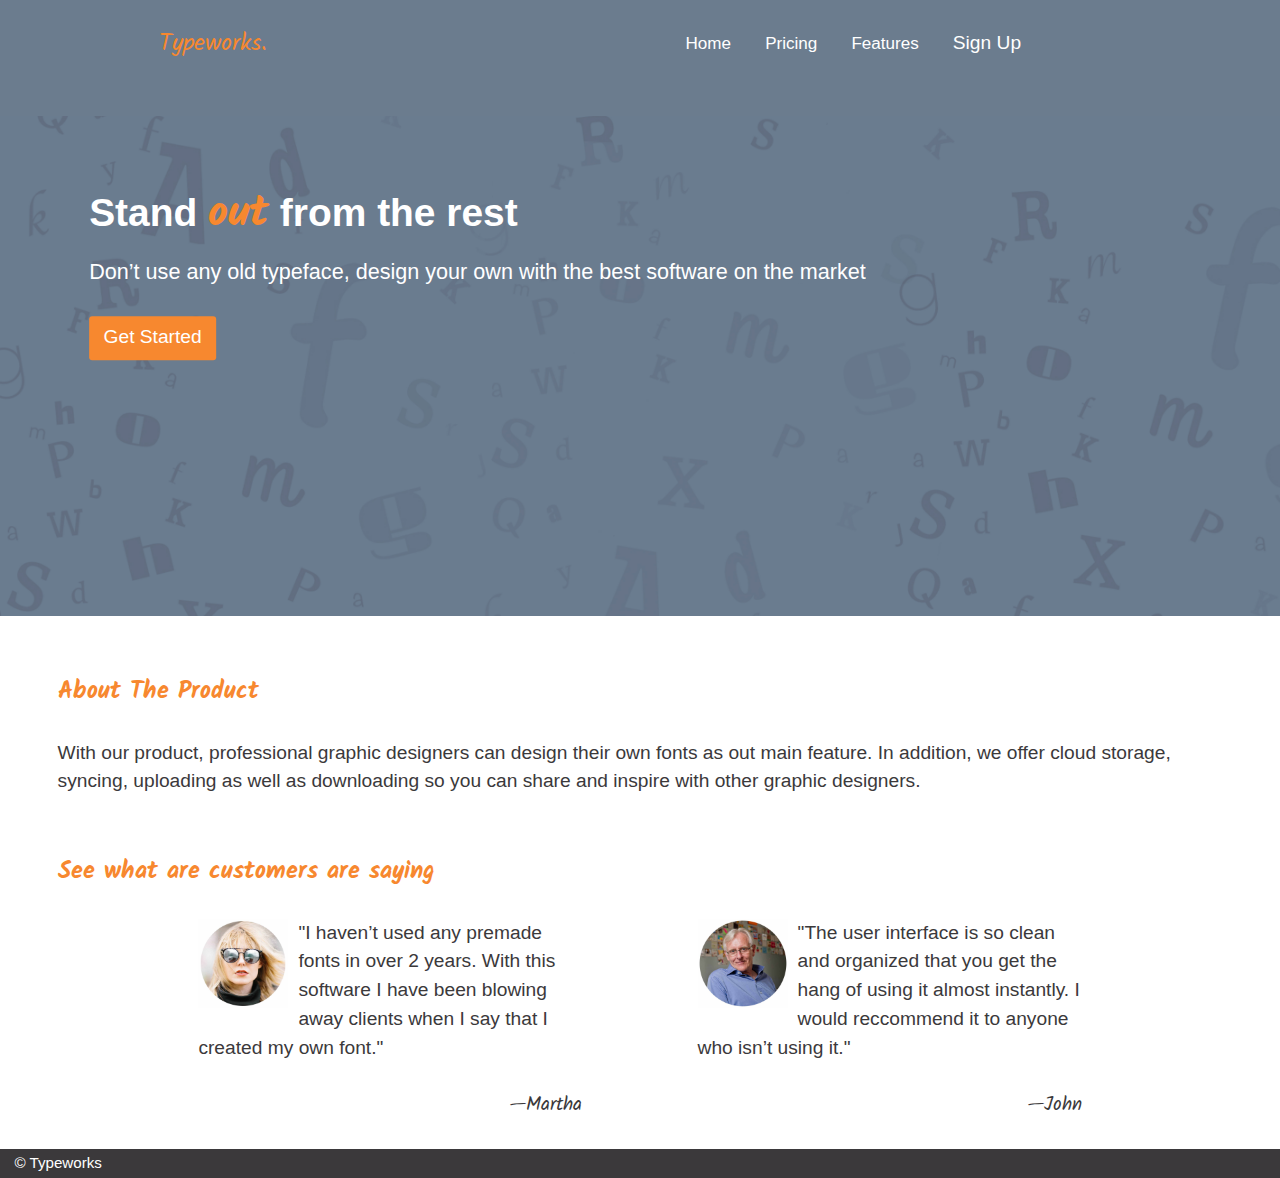
==== commit 27412a80: "re-organized and fixed navigation" ====
--- a/index.html
+++ b/index.html
@@ -16,10 +16,18 @@
       <div class="logo unit xs-1 s-1 m-1-3 push-0 giga">Typeworks.</div>
       <nav class="unit xs-1 s-1 m-2-3">
         <ul class="list-group pad-t">
-          <li class="gutter-1-2 milli"><a href="current">Home</a></li>
-          <li class="gutter-1-2 milli"><a href="pricing.html">Pricing</a></li>
-          <li class="gutter-1-2 milli"><a href="tour.html">Features</a></li>
-          <li class="gutter-1-2 milli"><a href="sign-up.html">Sign Up</a></li>
+          <li class="gutter-1-2">
+            <a href="index.html" class="current milli">Home</a>
+          </li>
+          <li class="gutter-1-2">
+            <a href="pricing.html" class="milli">Pricing</a>
+          </li>
+          <li class="gutter-1-2">
+            <a href="tour.html" class="milli">Features</a>
+          </li>
+          <li class="gutter-1-2">
+            <a href="sign-up.html class="milli"">Sign Up</a>
+          </li>
         </ul>
       </nav>
     </div>
--- a/css/main.css
+++ b/css/main.css
@@ -192,9 +192,31 @@
   color: #3b393b;
 }
 
+.views, .name, .date {
+  width: 7em;
+}
+
+.thread {
+  width: 100px;
+}
+
+div .wrapper {
+  overflow: hidden;
+  overflow-y: scroll;
+}
+
+.table-wrapper {
+  position: relative;
+}
+
+.table-scroll {
+  height: 300px;
+  overflow: auto;
+  margin-top: 5px;
+}
+
+
 @media only screen and (min-width: 60em) {
 
-  .table-wrap {
-    overflow: visible;
-  }
-}
+
+}
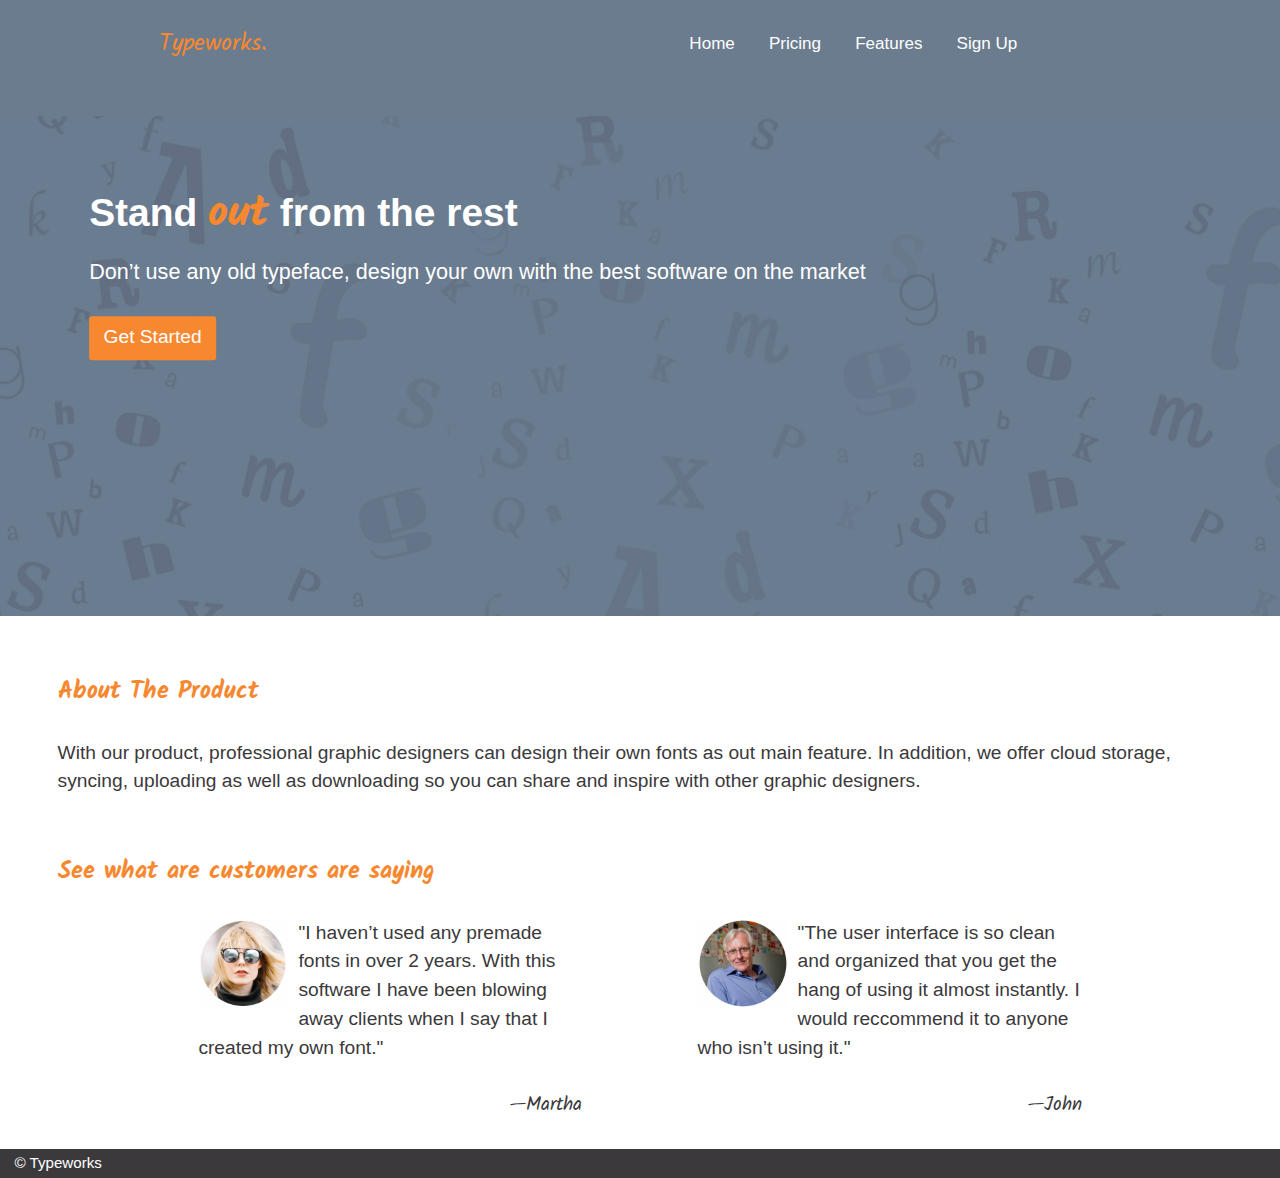
==== commit b88f6193: "fixed navigation error" ====
--- a/index.html
+++ b/index.html
@@ -26,7 +26,7 @@
             <a href="tour.html" class="milli">Features</a>
           </li>
           <li class="gutter-1-2">
-            <a href="sign-up.html class="milli"">Sign Up</a>
+            <a href="sign-up.html" class="milli current">Sign Up</a>
           </li>
         </ul>
       </nav>
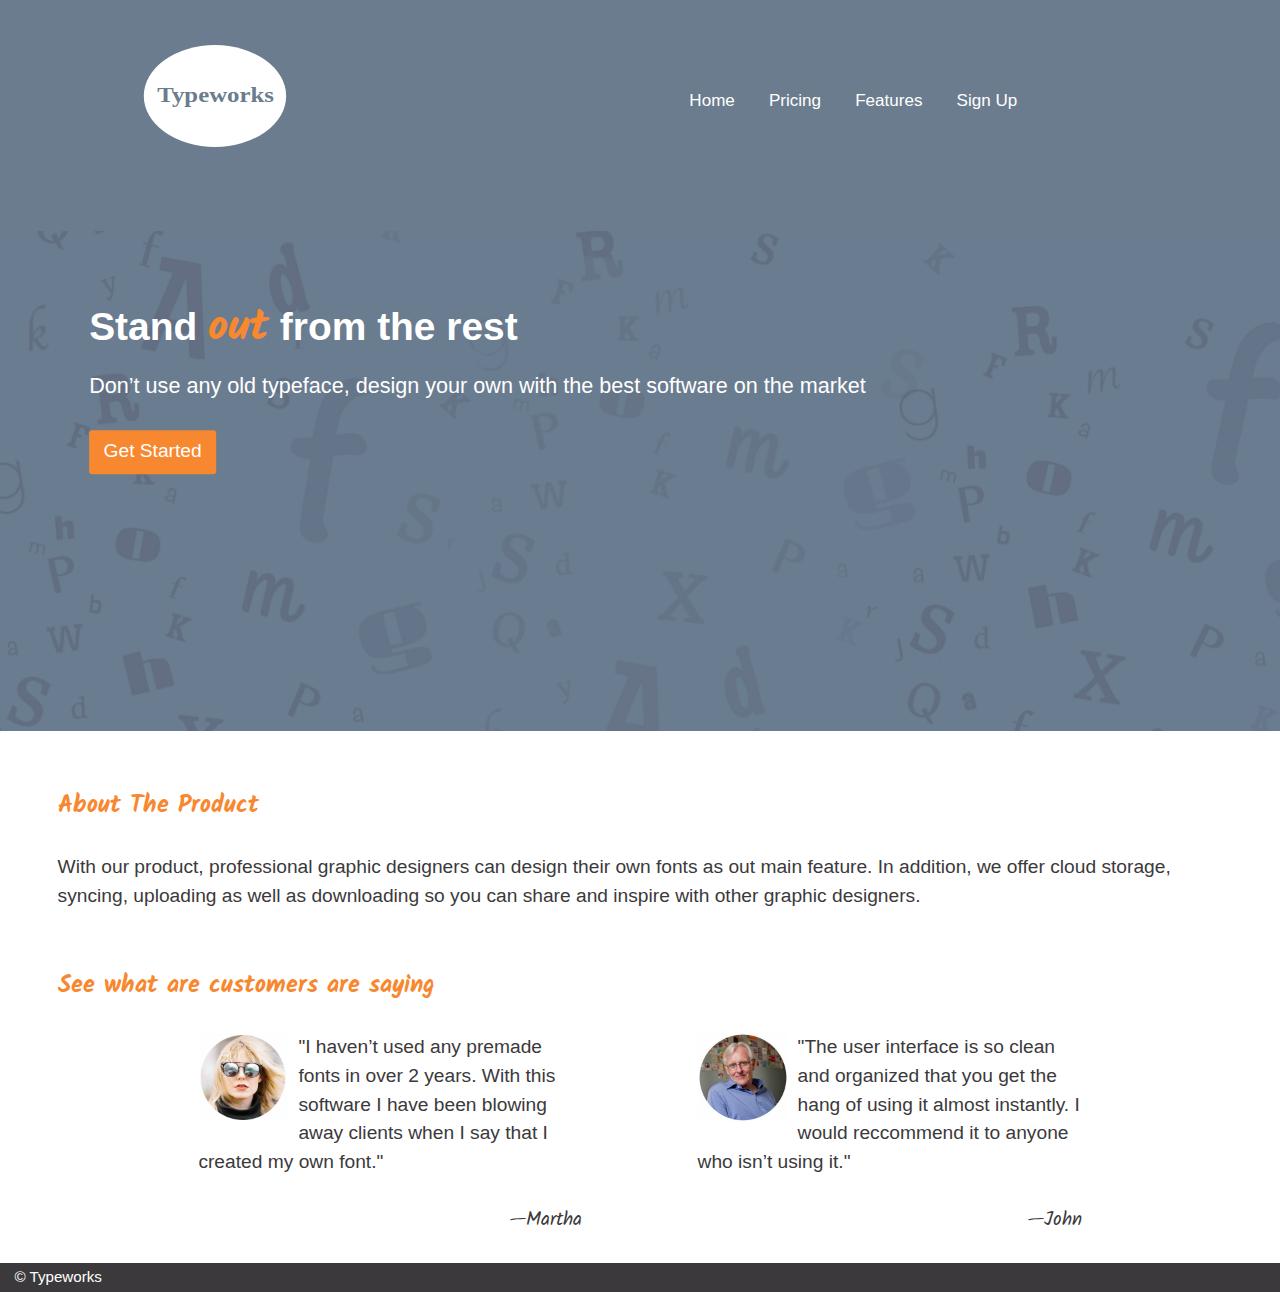
==== commit 5135c76a: "added logo" ====
--- a/index.html
+++ b/index.html
@@ -13,7 +13,11 @@
 <body>
   <header>
     <div class="grid grid-middle nav pad-b">
-      <div class="logo unit xs-1 s-1 m-1-3 push-0 giga">Typeworks.</div>
+      <div class="logo unit xs-1 s-1 m-1-3 gutter-1-2">
+        <a href="index.html">
+          <img src="images/logo.svg" class="i-192" alt="logo">
+        </a>
+      </div>
       <nav class="unit xs-1 s-1 m-2-3">
         <ul class="list-group pad-t">
           <li class="gutter-1-2">
--- a/css/main.css
+++ b/css/main.css
@@ -200,7 +200,7 @@
   width: 100px;
 }
 
-div .wrapper {
+div .table-wrapper {
   overflow: hidden;
   overflow-y: scroll;
 }
@@ -215,7 +215,6 @@
   margin-top: 5px;
 }
 
-
 @media only screen and (min-width: 60em) {
 
 
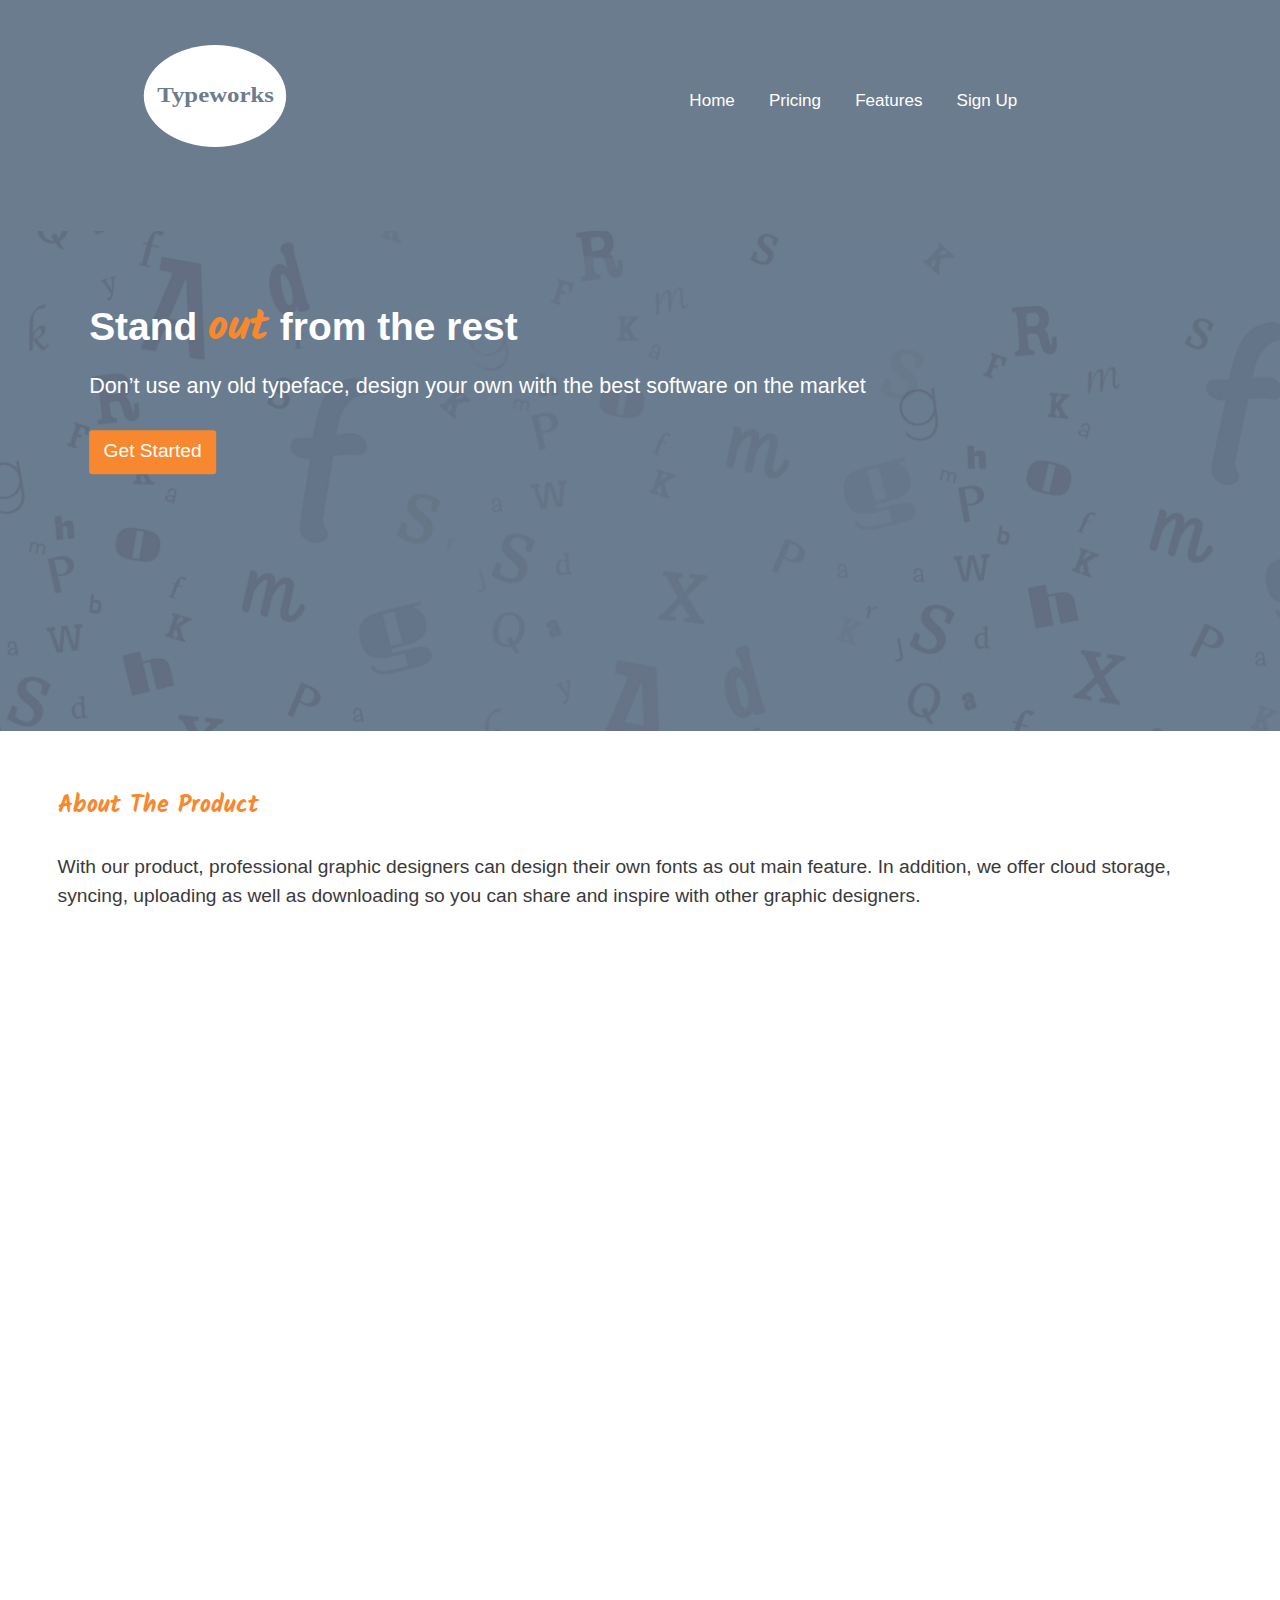
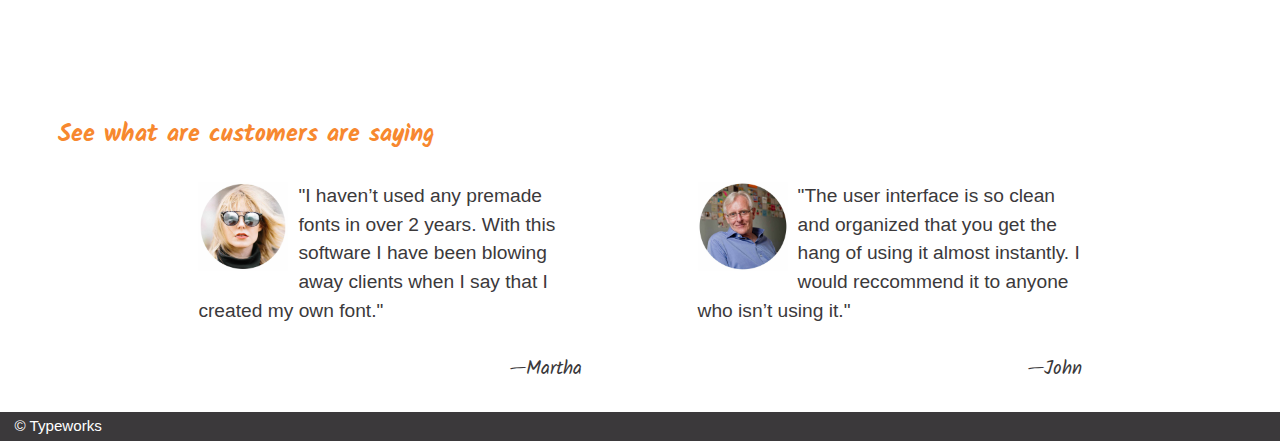
==== commit d114e391: "added embed item" ====
--- a/index.html
+++ b/index.html
@@ -60,6 +60,12 @@
       </div>
     </section>
 
+    <figure>
+      <div class="embed embed-16by9">
+        <img class="embed-item" src="images/share-with-others.jpg" alt="">
+      </div>
+    </figure>
+
     <div class="gutter-2 unit xs-1 s-1 m-1 l-1 xl-1">
       <h2 class="pad-t giga">See what are customers are saying</h2>
     </div>
--- a/css/main.css
+++ b/css/main.css
@@ -68,6 +68,7 @@
   padding: 0 10px 10px 0;
 }
 
+
 .customer {
   font-family: Kalam, cursive;
   float: right;
@@ -214,8 +215,3 @@
   overflow: auto;
   margin-top: 5px;
 }
-
-@media only screen and (min-width: 60em) {
-
-
-}
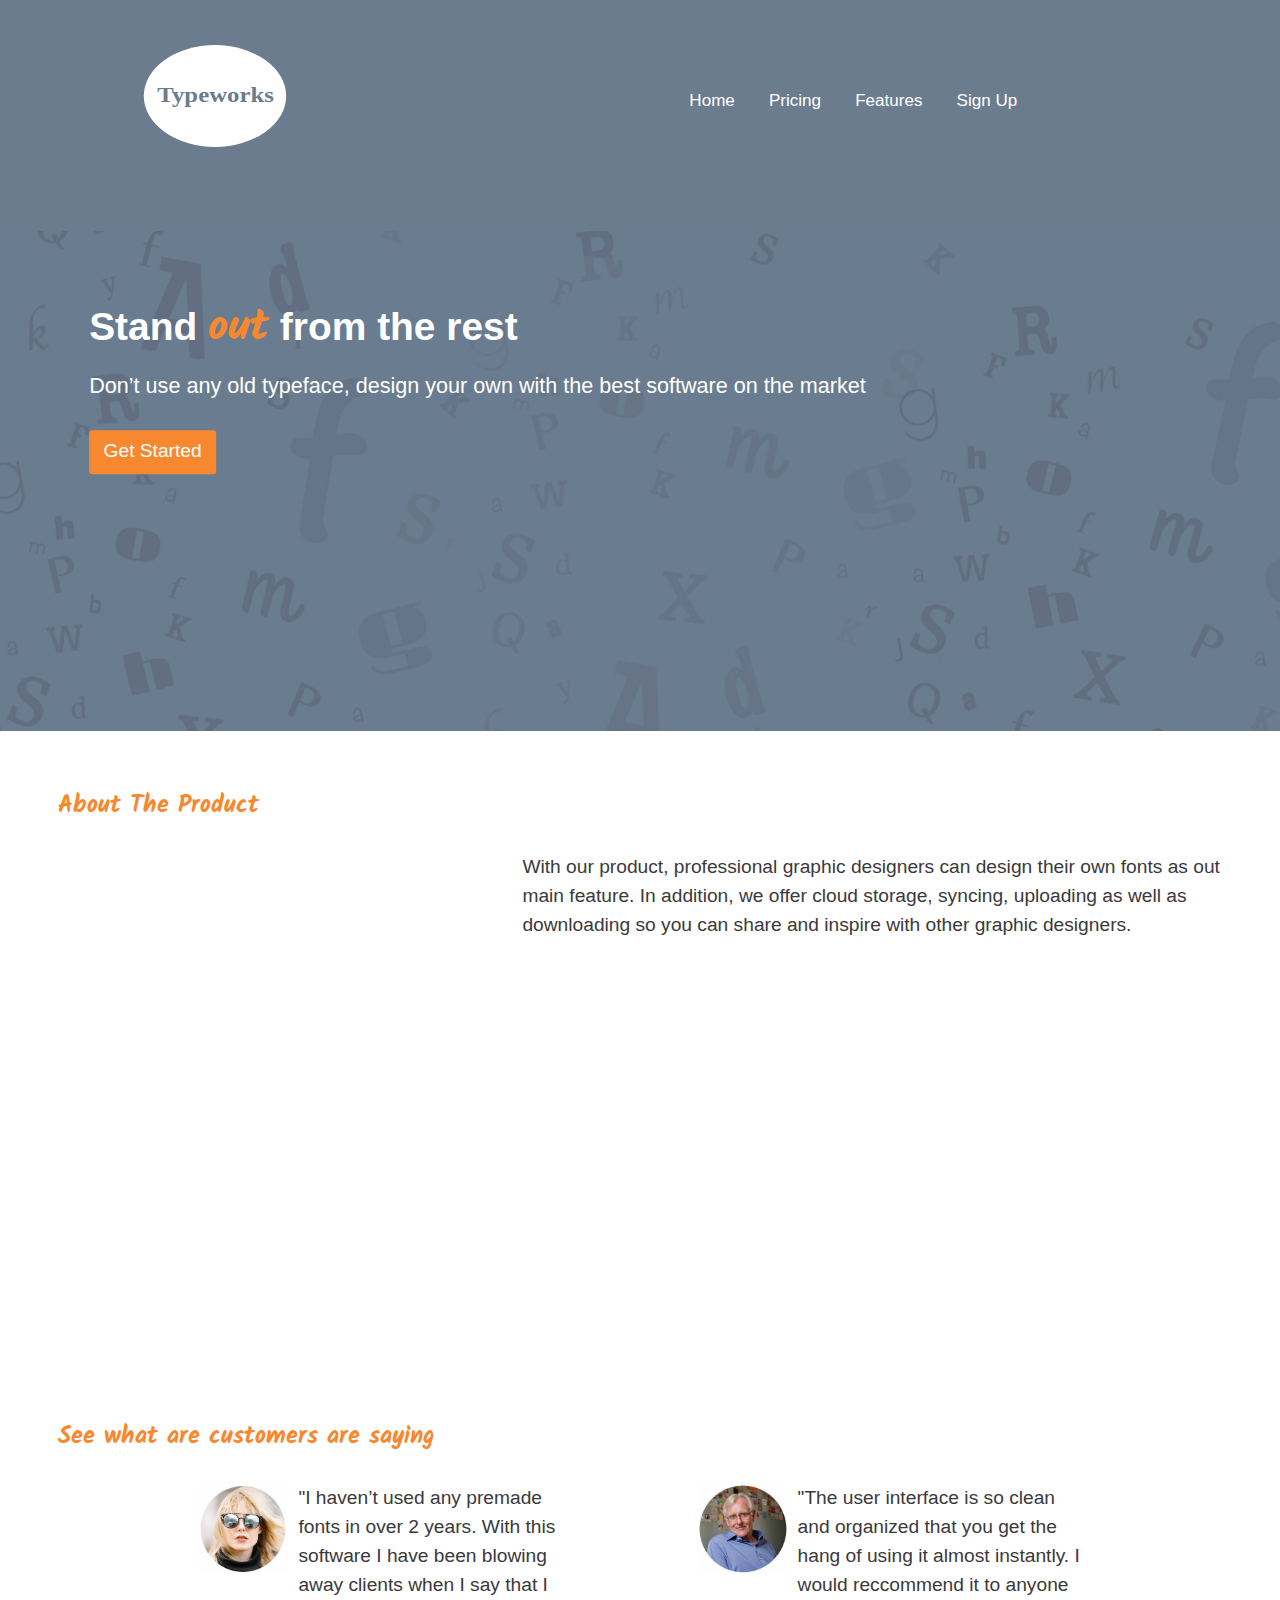
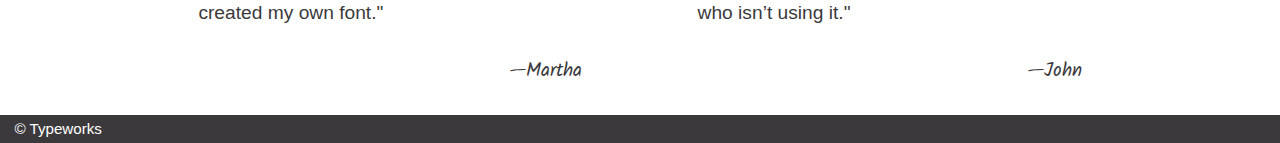
==== commit e35ef3ec: "fixed open issues from browser testing" ====
--- a/index.html
+++ b/index.html
@@ -53,18 +53,20 @@
       </div>
     </section>
 
-    <section>
+    <div class="about-product">
       <div class="gutter-2 unit xs-1 s-1 m-1 l-1 xl-1">
         <h2 class="pad-t giga">About The Product</h2>
-        <p>With our product, professional graphic designers can design their own fonts as out main feature. In addition, we offer cloud storage, syncing, uploading as well as downloading so you can share and inspire with other graphic designers.</p>
+        <p class="about">With our product, professional graphic designers can design their own fonts as out main feature. In addition, we offer cloud storage, syncing, uploading as well as downloading so you can share and inspire with other graphic designers.</p>
       </div>
     </section>
 
-    <figure>
-      <div class="embed embed-16by9">
+    <div class="gutter-2 unit xs-1 s-1 m-1-2 l-1-2 xl-1-2">
+    <figure class="embed-share">
+      <div class="embed embed-4by3">
         <img class="embed-item" src="images/share-with-others.jpg" alt="">
       </div>
     </figure>
+  </div>
 
     <div class="gutter-2 unit xs-1 s-1 m-1 l-1 xl-1">
       <h2 class="pad-t giga">See what are customers are saying</h2>
--- a/css/main.css
+++ b/css/main.css
@@ -54,6 +54,7 @@
   max-height: 500px;
   overflow: hidden;
 }
+
 
 .content {
   position: absolute;
@@ -68,7 +69,6 @@
   padding: 0 10px 10px 0;
 }
 
-
 .customer {
   font-family: Kalam, cursive;
   float: right;
@@ -215,3 +215,21 @@
   overflow: auto;
   margin-top: 5px;
 }
+
+figure img {
+  float: right;
+}
+
+@media only screen and (min-width: 38em) {
+
+  .about  {
+    max-width: 700px;
+    float: right;
+  }
+
+  .about-product {
+    margin-left: auto;
+    margin-right: auto;
+  }
+
+}
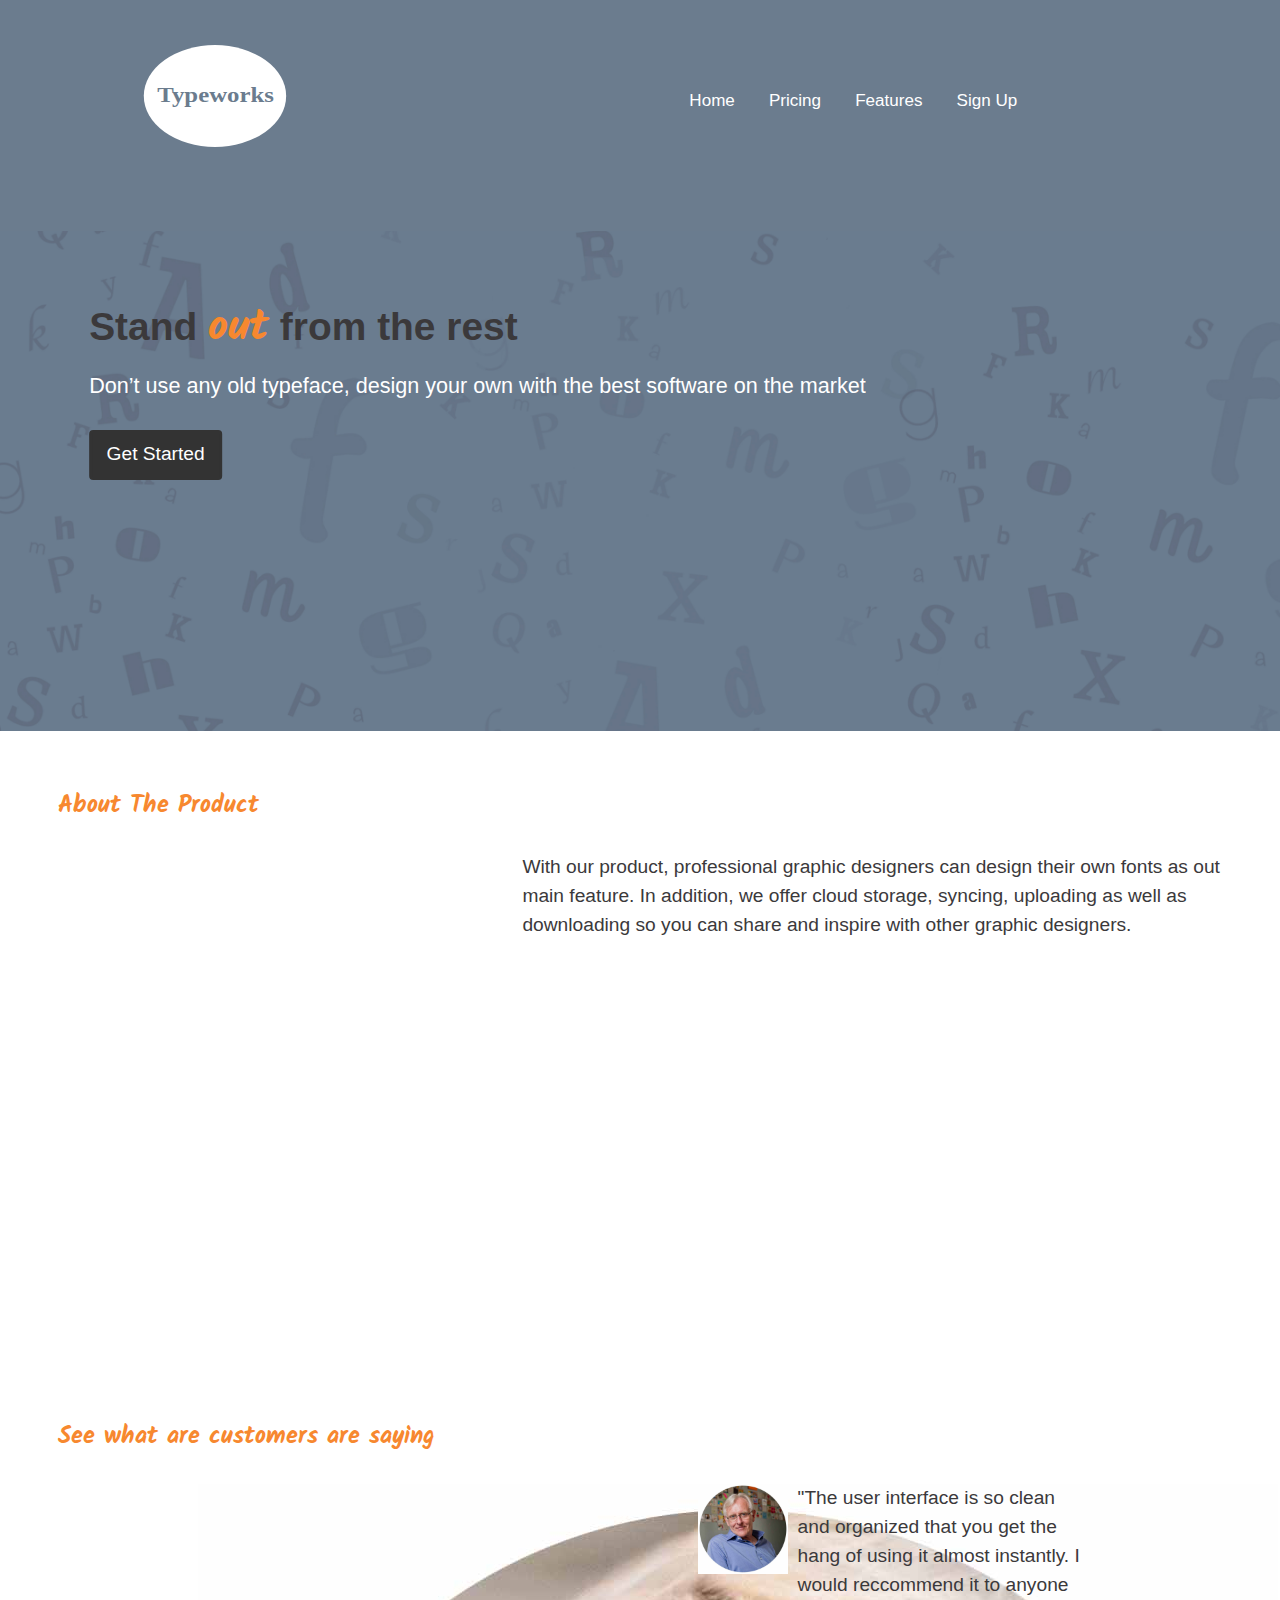
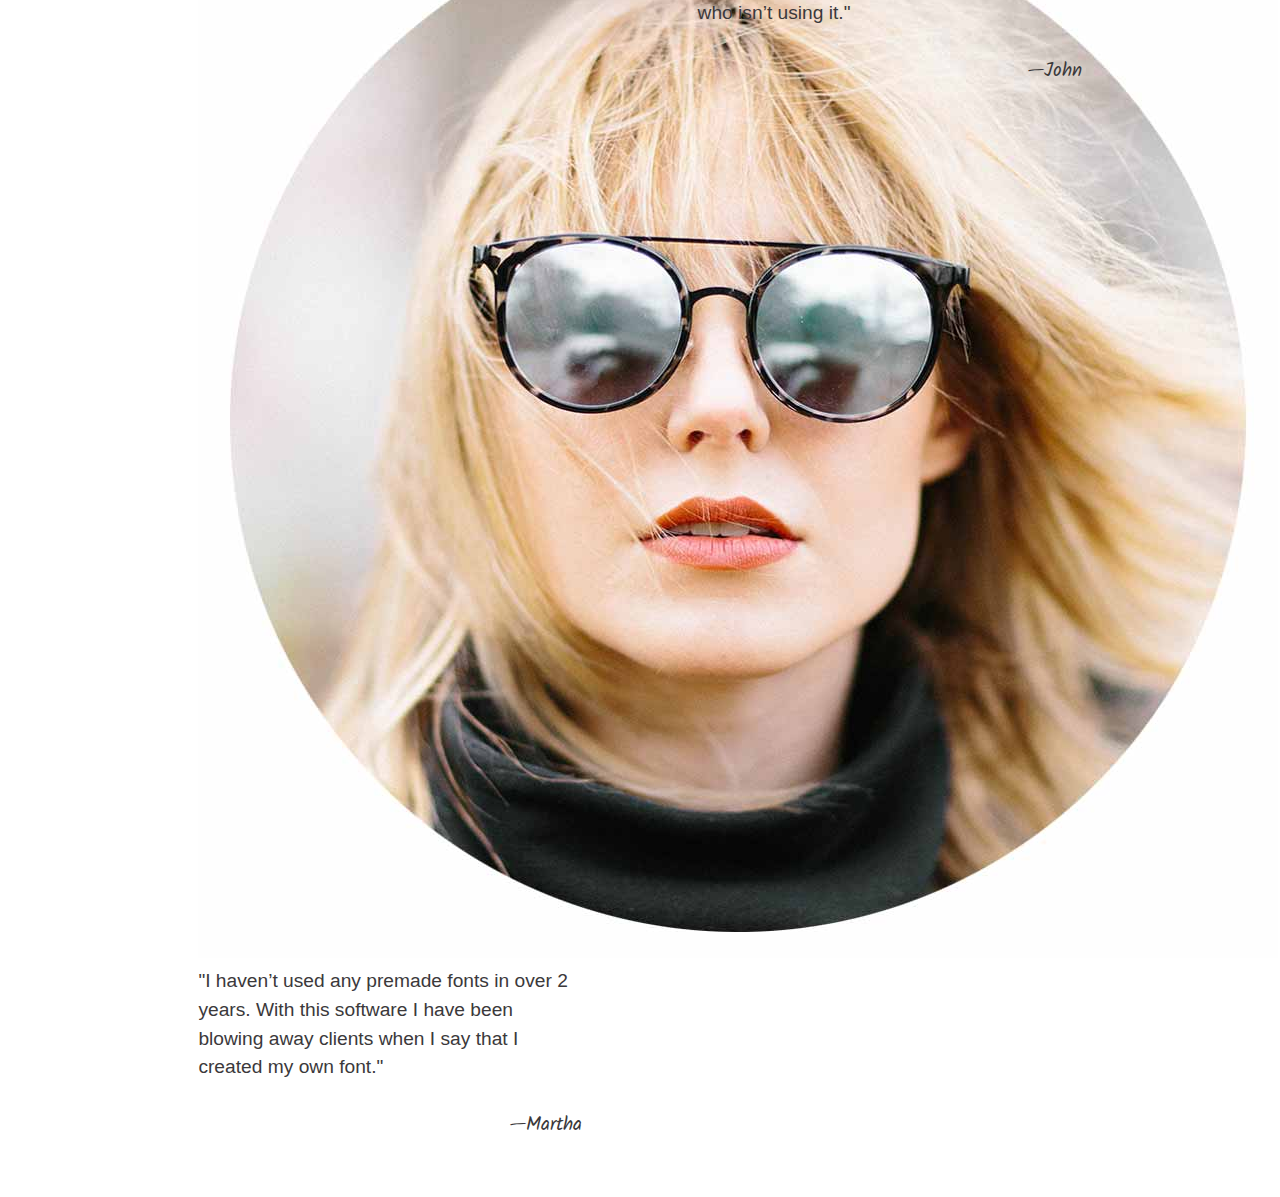
==== commit fc31aeb8: "organized css" ====
--- a/index.html
+++ b/index.html
@@ -53,10 +53,12 @@
       </div>
     </section>
 
-    <div class="about-product">
-      <div class="gutter-2 unit xs-1 s-1 m-1 l-1 xl-1">
-        <h2 class="pad-t giga">About The Product</h2>
-        <p class="about">With our product, professional graphic designers can design their own fonts as out main feature. In addition, we offer cloud storage, syncing, uploading as well as downloading so you can share and inspire with other graphic designers.</p>
+    <section>
+      <div class="about-product">
+        <div class="gutter-2 unit xs-1 s-1 m-1 l-1 xl-1">
+          <h2 class="pad-t giga">About The Product</h2>
+          <p class="about">With our product, professional graphic designers can design their own fonts as out main feature. In addition, we offer cloud storage, syncing, uploading as well as downloading so you can share and inspire with other graphic designers.</p>
+        </div>
       </div>
     </section>
 
@@ -68,10 +70,10 @@
     </figure>
   </div>
 
+  <section>
     <div class="gutter-2 unit xs-1 s-1 m-1 l-1 xl-1">
       <h2 class="pad-t giga">See what are customers are saying</h2>
     </div>
-
     <div class="grid wrapper">
       <div class="gutter-2 unit xs-1 s-1 m-1 l-1-2 xl-1-2 pad-b">
         <img src="images/customer-review-01.jpg" class="customer-01" alt="">
@@ -85,6 +87,7 @@
         <p><span class="customer">—John</span></p>
       </div>
     </div>
+  </section>
   </main>
 
   <footer>
--- a/css/main.css
+++ b/css/main.css
@@ -7,6 +7,7 @@
   margin: 0;
 }
 
+<!--Navigation-->
 h1 {
   color: #fff;
 }
@@ -18,7 +19,12 @@
 
 header {
   background-color: #6b7c8e;
-  text-align: center;
+  color: #fff;
+  text-align: center;
+}
+
+header h1 {
+  color: #fff;
 }
 
 header, p {
@@ -39,6 +45,8 @@
   border-radius: 3px;
 }
 
+<!--Banner-->
+
 .banner .btn {
   background-color: #f7882f;
   border-radius: 3px;
@@ -55,6 +63,12 @@
   overflow: hidden;
 }
 
+.img-banner {
+  position: relative;
+  width: 100%;
+  overflow: hidden;
+  min-width: 700px;
+}
 
 .content {
   position: absolute;
@@ -63,6 +77,8 @@
   left: 10%;
 }
 
+<!--Reviews-->
+
 .customer-01, .customer-02 {
   width: 100px;
   float: left;
@@ -75,11 +91,20 @@
   color: #3b393b;
 }
 
+<!--Footer-->
+
 footer {
   background-color: #3b393b;
   color: #fff;
   height: 50%;
 }
+
+footer p {
+  color: #fff;
+  font-family: Lato, sans-serif;
+}
+
+<!--Pricing-->
 
 .cards li {
   list-style: none;
@@ -113,11 +138,6 @@
   color: #3b393b;
   text-align: center;
   margin: 0;
-}
-
-footer p {
-  color: #fff;
-  font-family: Lato, sans-serif;
 }
 
 p .join {
@@ -140,13 +160,7 @@
   margin-right: auto;
 }
 
-.img-banner {
-  position: relative;
-  width: 100%;
-  overflow: hidden;
-  min-width: 700px;
-
-}
+<!--Features-->
 
 .other, .match {
   width: 45%;
@@ -178,21 +192,7 @@
   text-align: center;
 }
 
-td {
-  color: #db7f34;
-}
-
-.price-term p {
-  font-family: Kalam, cursive;
-  color: #3b393b;
-  text-align: center;
-}
-
-.price-term h2 {
-  text-align: center;
-  color: #3b393b;
-}
-
+<!--Table-->
 .views, .name, .date {
   width: 7em;
 }
@@ -216,6 +216,21 @@
   margin-top: 5px;
 }
 
+td {
+  color: #db7f34;
+}
+
+.price-term p {
+  font-family: Kalam, cursive;
+  color: #3b393b;
+  text-align: center;
+}
+
+.price-term h2 {
+  text-align: center;
+  color: #3b393b;
+}
+
 figure img {
   float: right;
 }
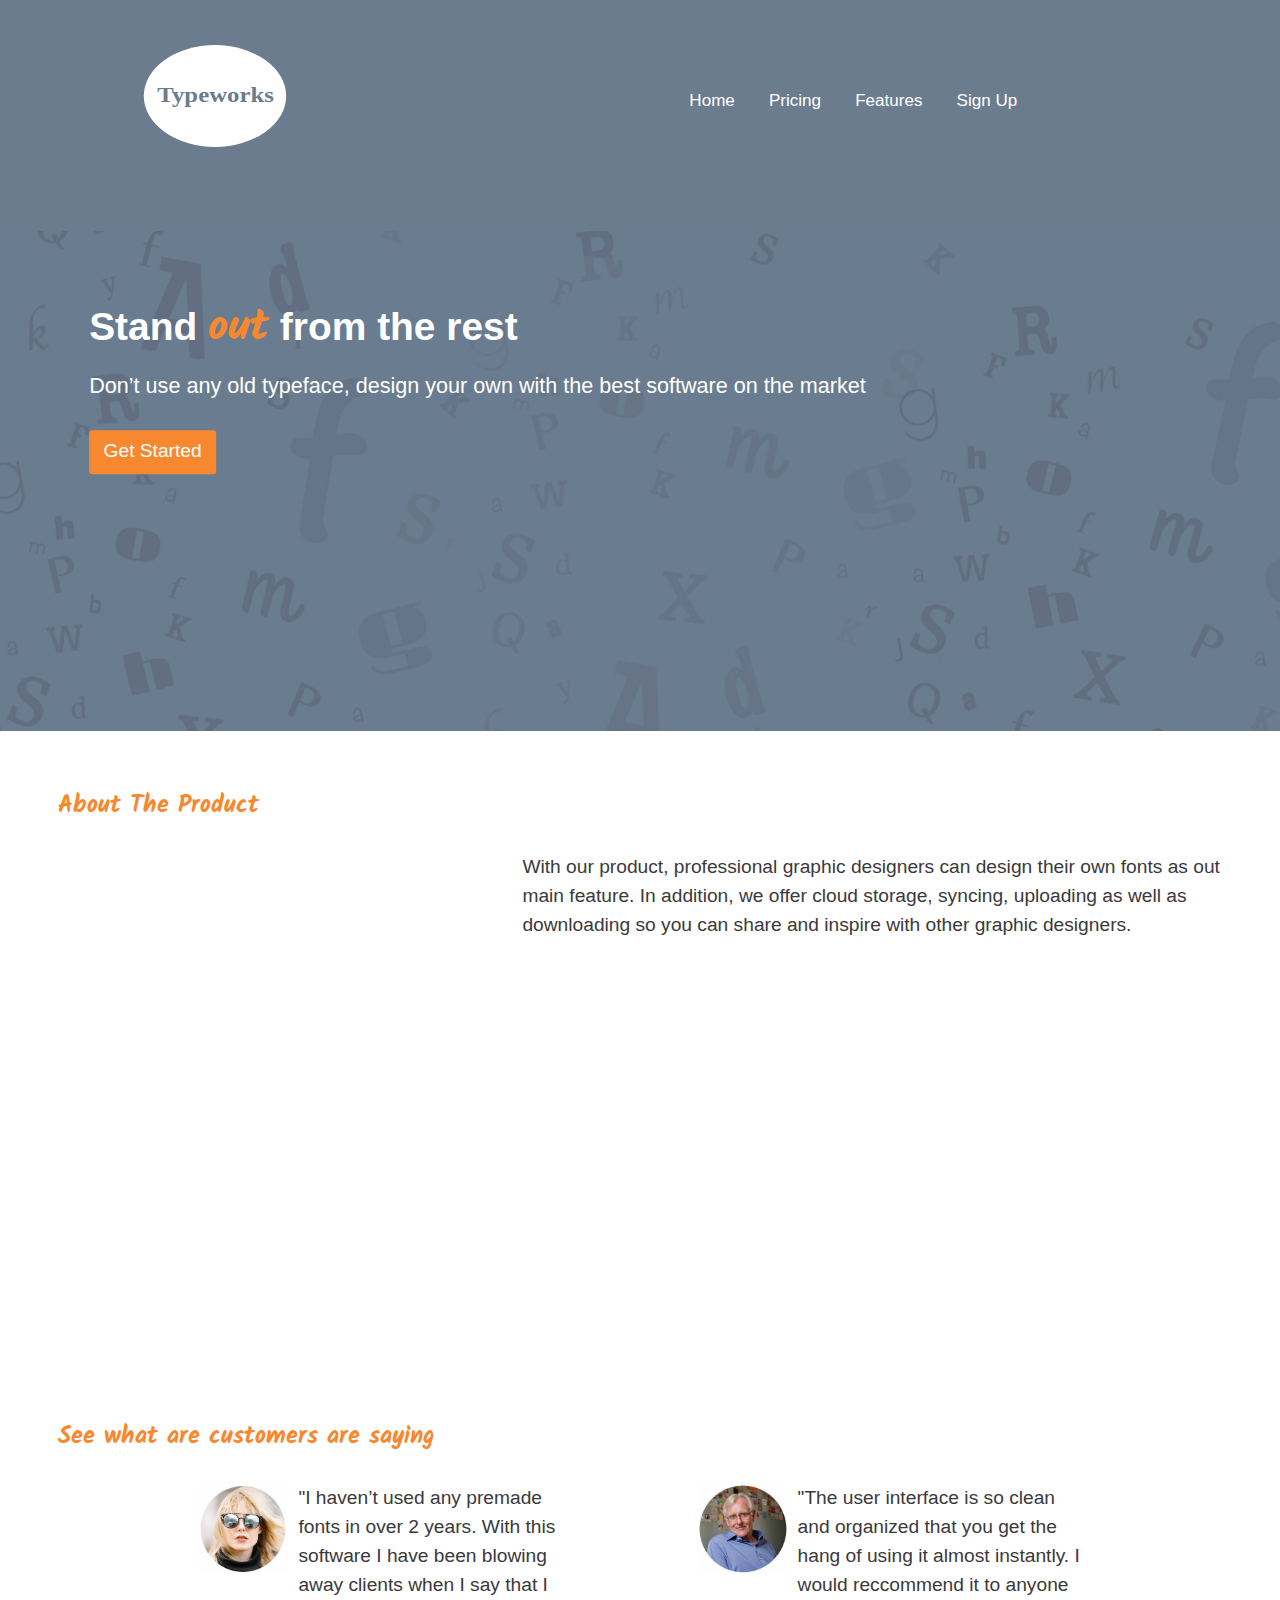
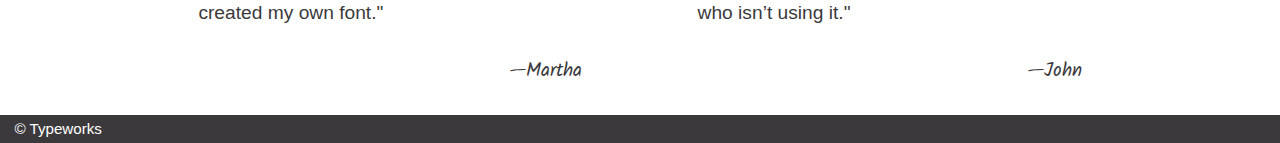
==== commit 935ce2b0: "fixed markbot errors" ====
--- a/index.html
+++ b/index.html
@@ -63,31 +63,31 @@
     </section>
 
     <div class="gutter-2 unit xs-1 s-1 m-1-2 l-1-2 xl-1-2">
-    <figure class="embed-share">
-      <div class="embed embed-4by3">
-        <img class="embed-item" src="images/share-with-others.jpg" alt="">
+      <figure class="embed-share">
+        <div class="embed embed-4by3">
+          <img class="embed-item" src="images/share-with-others.jpg" alt="">
+        </div>
+      </figure>
+    </div>
+
+    <section>
+      <div class="gutter-2 unit xs-1 s-1 m-1 l-1 xl-1">
+        <h2 class="pad-t giga">See what are customers are saying</h2>
       </div>
-    </figure>
-  </div>
+      <div class="grid wrapper">
+        <div class="gutter-2 unit xs-1 s-1 m-1 l-1-2 xl-1-2 pad-b">
+          <img src="images/customer-review-01.jpg" class="customer-01" alt="">
+          <p>"I haven’t used any premade fonts in over 2 years. With this software I have been blowing away clients when I say that I created my own font."</p>
+          <p><span class="customer">—Martha</span></p>
+        </div>
 
-  <section>
-    <div class="gutter-2 unit xs-1 s-1 m-1 l-1 xl-1">
-      <h2 class="pad-t giga">See what are customers are saying</h2>
-    </div>
-    <div class="grid wrapper">
-      <div class="gutter-2 unit xs-1 s-1 m-1 l-1-2 xl-1-2 pad-b">
-        <img src="images/customer-review-01.jpg" class="customer-01" alt="">
-        <p>"I haven’t used any premade fonts in over 2 years. With this software I have been blowing away clients when I say that I created my own font."</p>
-        <p><span class="customer">—Martha</span></p>
+        <div class="gutter-2 unit xs-1 s-1 m-1 l-1-2 xl-1-2">
+          <img src="images/customer-review-02.jpg" class="customer-02" alt="">
+          <p>"The user interface is so clean and organized that you get the hang of using it almost instantly. I would reccommend it to anyone who isn’t using it."</p>
+          <p><span class="customer">—John</span></p>
+        </div>
       </div>
-
-      <div class="gutter-2 unit xs-1 s-1 m-1 l-1-2 xl-1-2">
-        <img src="images/customer-review-02.jpg" class="customer-02" alt="">
-        <p>"The user interface is so clean and organized that you get the hang of using it almost instantly. I would reccommend it to anyone who isn’t using it."</p>
-        <p><span class="customer">—John</span></p>
-      </div>
-    </div>
-  </section>
+    </section>
   </main>
 
   <footer>
--- a/css/main.css
+++ b/css/main.css
@@ -7,7 +7,6 @@
   margin: 0;
 }
 
-<!--Navigation-->
 h1 {
   color: #fff;
 }
@@ -44,8 +43,6 @@
   background-color: #606c7f;
   border-radius: 3px;
 }
-
-<!--Banner-->
 
 .banner .btn {
   background-color: #f7882f;
@@ -77,8 +74,6 @@
   left: 10%;
 }
 
-<!--Reviews-->
-
 .customer-01, .customer-02 {
   width: 100px;
   float: left;
@@ -91,8 +86,6 @@
   color: #3b393b;
 }
 
-<!--Footer-->
-
 footer {
   background-color: #3b393b;
   color: #fff;
@@ -103,8 +96,6 @@
   color: #fff;
   font-family: Lato, sans-serif;
 }
-
-<!--Pricing-->
 
 .cards li {
   list-style: none;
@@ -160,8 +151,6 @@
   margin-right: auto;
 }
 
-<!--Features-->
-
 .other, .match {
   width: 45%;
 }
@@ -192,7 +181,6 @@
   text-align: center;
 }
 
-<!--Table-->
 .views, .name, .date {
   width: 7em;
 }
@@ -237,7 +225,7 @@
 
 @media only screen and (min-width: 38em) {
 
-  .about  {
+  .about {
     max-width: 700px;
     float: right;
   }
